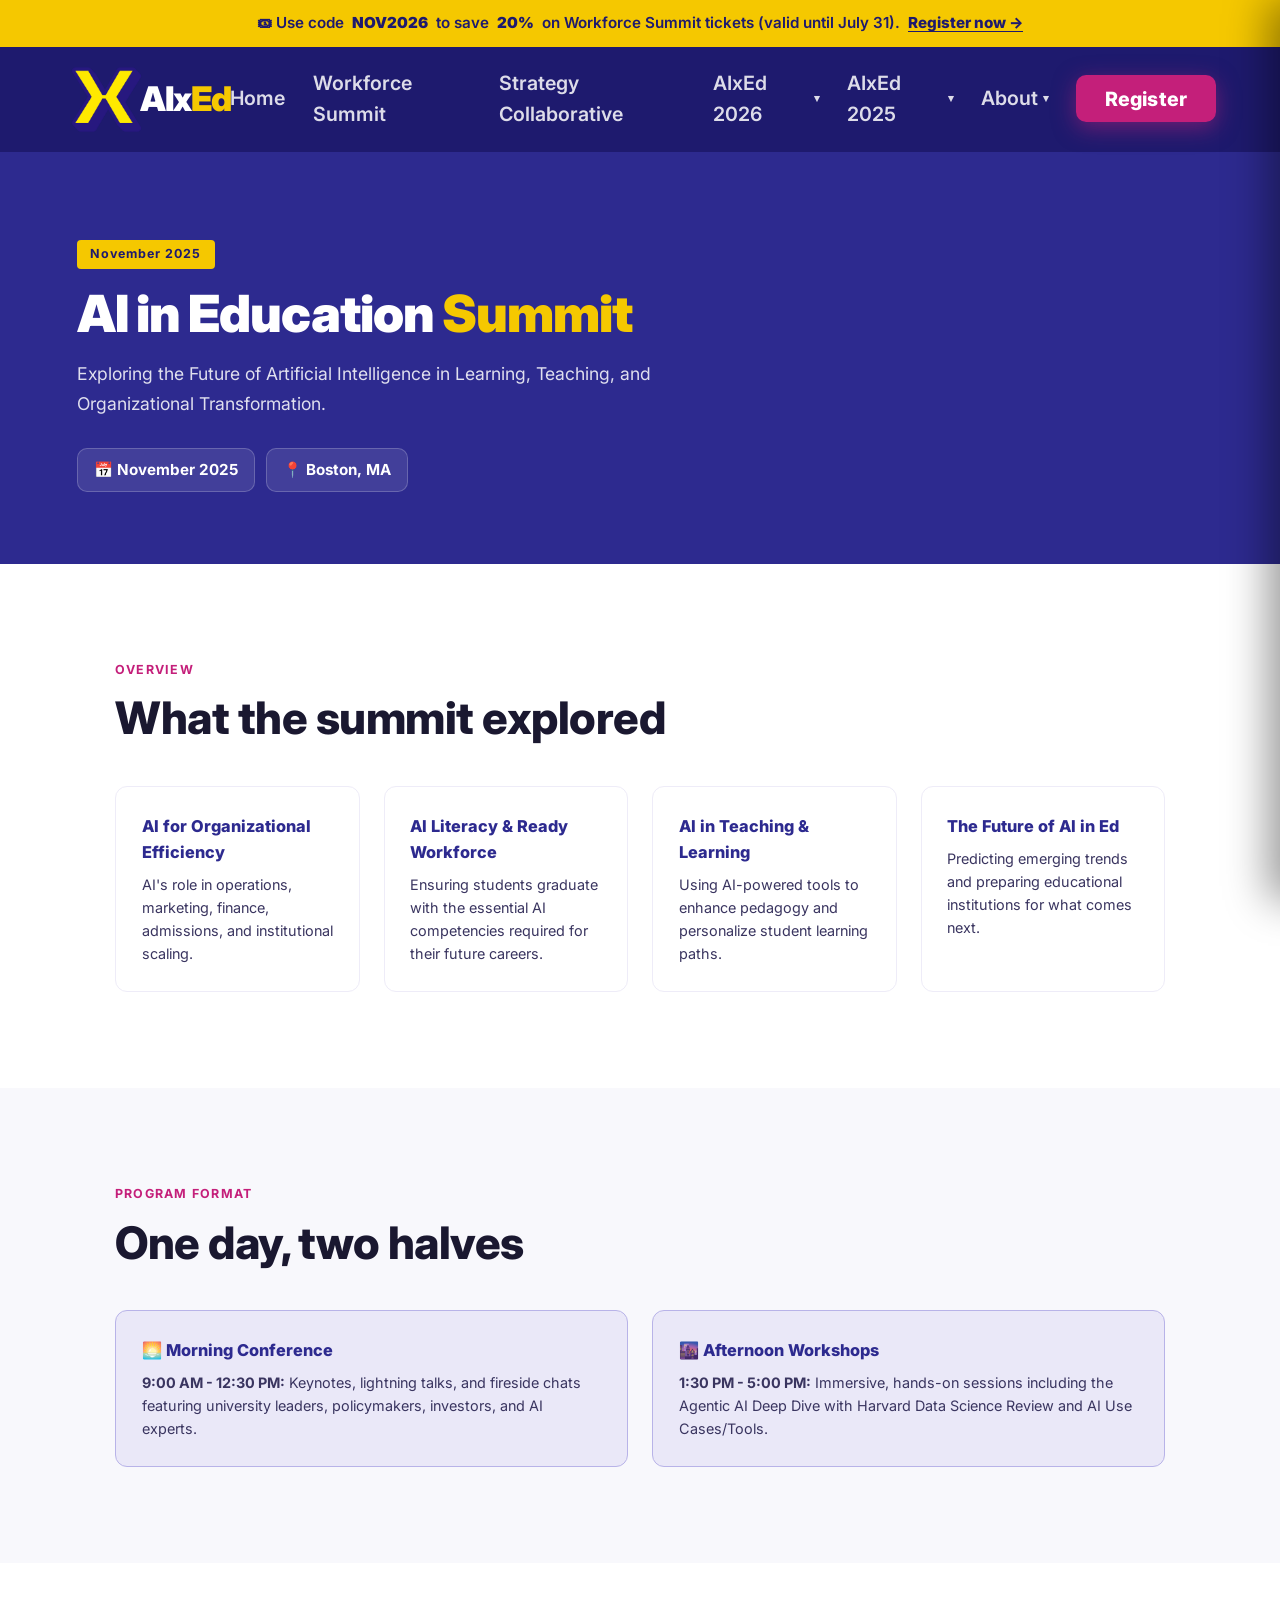
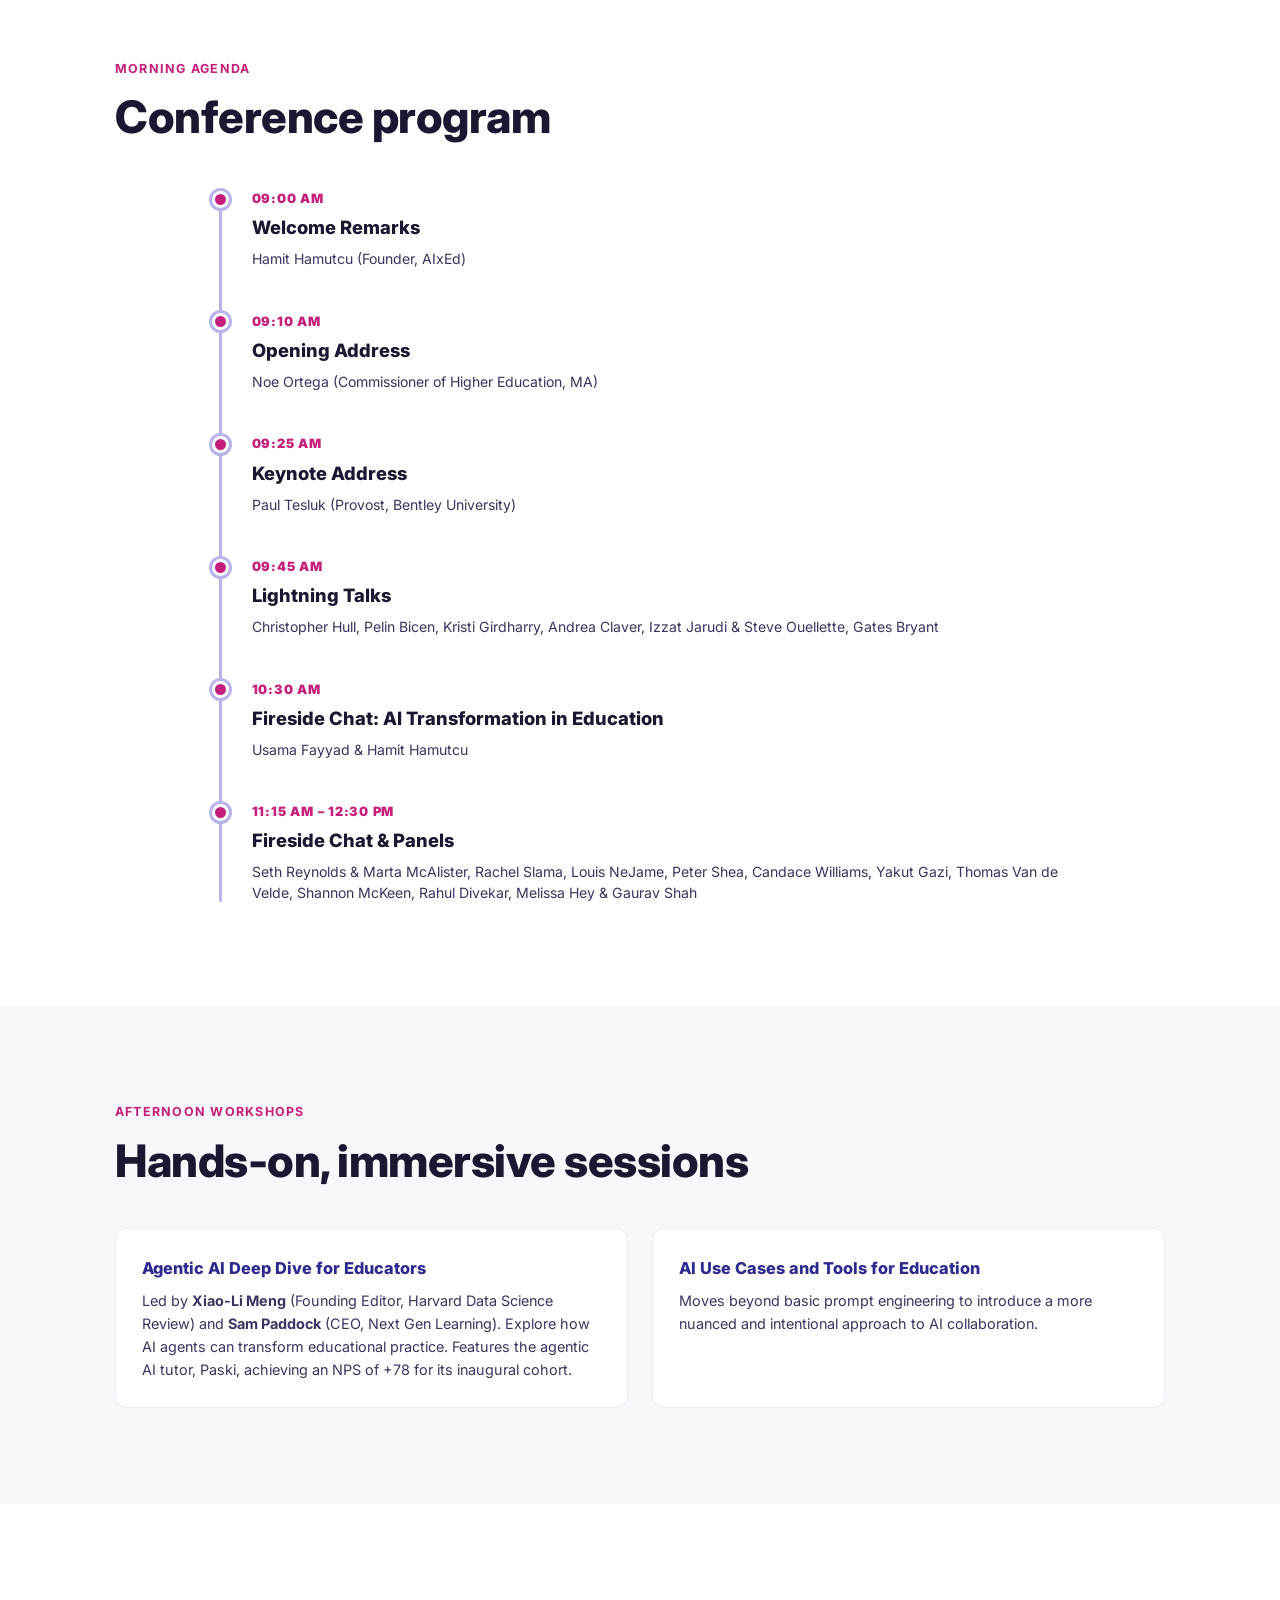
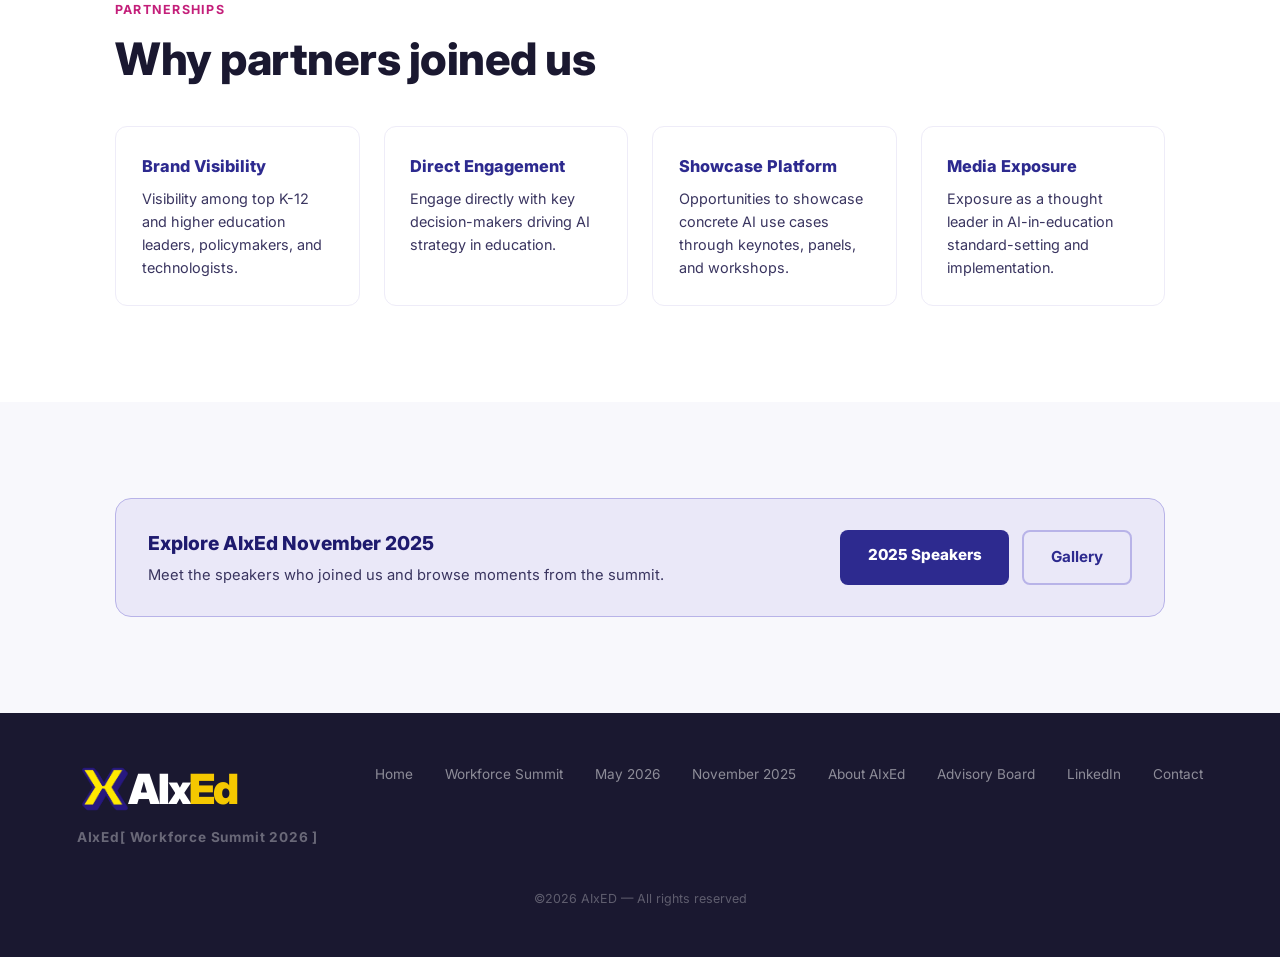
==== 2025.html @ e05e5eb3 "Migrate all Wix pages to the new design — full site now self-hosted - Add 7 pages rebuilt in the new" ====
<!DOCTYPE html>
<html lang="en">
<head>
  <meta charset="UTF-8" />
  <meta name="viewport" content="width=device-width, initial-scale=1.0" />
  <title>AIxEd November 2025 — AI in Education Summit</title>
  <meta name="description" content="AIxEd November 2025 — our inaugural AI in Education Summit in Boston, exploring the future of artificial intelligence in learning, teaching, and organizational transformation." />
  <link rel="icon" type="image/png" href="assets/logos/aixed-x.png" />
  <link rel="apple-touch-icon" href="assets/logos/aixed-x.png" />
  <meta name="theme-color" content="#1E1A6E" />
  <link rel="preconnect" href="https://fonts.googleapis.com" />
  <link rel="preconnect" href="https://fonts.gstatic.com" crossorigin />
  <link href="https://fonts.googleapis.com/css2?family=Inter:wght@400;500;600;700;800;900&display=swap" rel="stylesheet" />
  <link rel="stylesheet" href="assets/css/site.css" />
</head>
<body>

<!-- ── ANNOUNCEMENT BAR (early bird) ── -->
<a class="announce-bar" href="https://luma.com/9dv2pace" target="_blank" rel="noopener">
  🎟 Use code <strong>NOV2026</strong> to save <strong>20%</strong> on Workforce Summit tickets (valid until July 31). <span class="announce-cta">Register now →</span>
</a>

<!-- ── NAV ── -->
<nav>
  <a href="index.html" class="nav-logo"><img src="assets/logos/aixed-x.png" alt="AIxEd" />AIx<span class="x">Ed</span></a>
  <ul class="nav-links">
    <li><a href="index.html">Home</a></li>
    <li><a href="index.html#summit">Workforce Summit</a></li>
    <li><a href="index.html#strategy">Strategy Collaborative</a></li>
    <li class="nav-dropdown">
      <a href="#" class="nav-dropdown-toggle">AIxEd 2026 <span class="caret">▾</span></a>
      <ul class="nav-dropdown-menu">
        <li><a href="connect2026.html">AIxEd May 2026</a></li>
        <li><a href="connect.html">Connect Program</a></li>
        <li><a href="leadershipsummit2026.html">Leadership Summit</a></li>
        <li><a href="2026speakers.html">2026 Speakers</a></li>
      </ul>
    </li>
    <li class="nav-dropdown">
      <a href="#" class="nav-dropdown-toggle">AIxEd 2025 <span class="caret">▾</span></a>
      <ul class="nav-dropdown-menu">
        <li><a href="2025.html">AIxEd November 2025</a></li>
        <li><a href="2025speakers.html">2025 Speakers</a></li>
        <li><a href="2025gallery.html">Gallery</a></li>
      </ul>
    </li>
    <li class="nav-dropdown">
      <a href="about.html" class="nav-dropdown-toggle">About <span class="caret">▾</span></a>
      <ul class="nav-dropdown-menu">
        <li><a href="about.html">About AIxEd</a></li>
        <li><a href="founder.html">Founder</a></li>
        <li><a href="advisory-board.html">Advisory Board</a></li>
      </ul>
    </li>
    <li><a href="https://luma.com/9dv2pace" target="_blank" rel="noopener" class="nav-cta">Register</a></li>
  </ul>
  <button class="nav-hamburger" id="navHamburger" aria-label="Open menu" onclick="toggleMenu()">
    <span></span><span></span><span></span>
  </button>
</nav>

<!-- ── MOBILE MENU ── -->
<div class="mobile-menu" id="mobileMenu">
  <a href="index.html" onclick="closeMenu()">Home</a>
  <a href="index.html#summit" onclick="closeMenu()">Workforce Summit</a>
  <a href="index.html#strategy" onclick="closeMenu()">Strategy Collaborative</a>
  <p class="mobile-menu-group">AIxEd 2026</p>
  <a href="connect2026.html" class="mobile-menu-sub" onclick="closeMenu()">AIxEd May 2026</a>
  <a href="connect.html" class="mobile-menu-sub" onclick="closeMenu()">Connect Program</a>
  <a href="leadershipsummit2026.html" class="mobile-menu-sub" onclick="closeMenu()">Leadership Summit</a>
  <a href="2026speakers.html" class="mobile-menu-sub" onclick="closeMenu()">2026 Speakers</a>
  <p class="mobile-menu-group">AIxEd 2025</p>
  <a href="2025.html" class="mobile-menu-sub" onclick="closeMenu()">AIxEd November 2025</a>
  <a href="2025speakers.html" class="mobile-menu-sub" onclick="closeMenu()">2025 Speakers</a>
  <a href="2025gallery.html" class="mobile-menu-sub" onclick="closeMenu()">Gallery</a>
  <p class="mobile-menu-group">About</p>
  <a href="about.html" class="mobile-menu-sub" onclick="closeMenu()">About AIxEd</a>
  <a href="founder.html" class="mobile-menu-sub" onclick="closeMenu()">Founder</a>
  <a href="advisory-board.html" class="mobile-menu-sub" onclick="closeMenu()">Advisory Board</a>
  <a href="https://luma.com/9dv2pace" class="mobile-menu-cta" target="_blank" rel="noopener" onclick="closeMenu()">Register</a>
</div>
<div class="menu-backdrop" id="menuBackdrop" onclick="closeMenu()"></div>

<!-- ── HERO ── -->
<section class="subpage-hero">
  <div class="eyebrow">November 2025</div>
  <h1>AI in Education <em>Summit</em></h1>
  <p>Exploring the Future of Artificial Intelligence in Learning, Teaching, and Organizational Transformation.</p>
  <div class="meta-row">
    <span class="meta-pill">📅 November 2025</span>
    <span class="meta-pill">📍 Boston, MA</span>
  </div>
</section>

<!-- ── OVERVIEW / THEMES ── -->
<section class="content-section">
  <div class="page-container-wide">
    <div class="section-eyebrow">Overview</div>
    <h2 class="section-heading">What the summit explored</h2>
    <div class="value-grid">
      <div class="value-card">
        <h3>AI for Organizational Efficiency</h3>
        <p>AI's role in operations, marketing, finance, admissions, and institutional scaling.</p>
      </div>
      <div class="value-card">
        <h3>AI Literacy &amp; Ready Workforce</h3>
        <p>Ensuring students graduate with the essential AI competencies required for their future careers.</p>
      </div>
      <div class="value-card">
        <h3>AI in Teaching &amp; Learning</h3>
        <p>Using AI-powered tools to enhance pedagogy and personalize student learning paths.</p>
      </div>
      <div class="value-card">
        <h3>The Future of AI in Ed</h3>
        <p>Predicting emerging trends and preparing educational institutions for what comes next.</p>
      </div>
    </div>
  </div>
</section>

<!-- ── PROGRAM FORMAT ── -->
<section class="content-section alt">
  <div class="page-container-wide">
    <div class="section-eyebrow">Program Format</div>
    <h2 class="section-heading">One day, two halves</h2>
    <div class="value-grid">
      <div class="value-card lav">
        <h3>🌅 Morning Conference</h3>
        <p><strong>9:00 AM - 12:30 PM:</strong> Keynotes, lightning talks, and fireside chats featuring university leaders, policymakers, investors, and AI experts.</p>
      </div>
      <div class="value-card lav">
        <h3>🌆 Afternoon Workshops</h3>
        <p><strong>1:30 PM - 5:00 PM:</strong> Immersive, hands-on sessions including the Agentic AI Deep Dive with Harvard Data Science Review and AI Use Cases/Tools.</p>
      </div>
    </div>
  </div>
</section>

<!-- ── MORNING AGENDA ── -->
<section class="content-section">
  <div class="page-container-wide">
    <div class="section-eyebrow">Morning Agenda</div>
    <h2 class="section-heading">Conference program</h2>
    <div class="timeline">
      <div class="timeline-item">
        <span class="timeline-time">09:00 AM</span>
        <h3>Welcome Remarks</h3>
        <div class="timeline-speakers"><span>Hamit Hamutcu (Founder, AIxEd)</span></div>
      </div>
      <div class="timeline-item">
        <span class="timeline-time">09:10 AM</span>
        <h3>Opening Address</h3>
        <div class="timeline-speakers"><span>Noe Ortega (Commissioner of Higher Education, MA)</span></div>
      </div>
      <div class="timeline-item">
        <span class="timeline-time">09:25 AM</span>
        <h3>Keynote Address</h3>
        <div class="timeline-speakers"><span>Paul Tesluk (Provost, Bentley University)</span></div>
      </div>
      <div class="timeline-item">
        <span class="timeline-time">09:45 AM</span>
        <h3>Lightning Talks</h3>
        <div class="timeline-speakers"><span>Christopher Hull, Pelin Bicen, Kristi Girdharry, Andrea Claver, Izzat Jarudi &amp; Steve Ouellette, Gates Bryant</span></div>
      </div>
      <div class="timeline-item">
        <span class="timeline-time">10:30 AM</span>
        <h3>Fireside Chat: AI Transformation in Education</h3>
        <div class="timeline-speakers"><span>Usama Fayyad &amp; Hamit Hamutcu</span></div>
      </div>
      <div class="timeline-item">
        <span class="timeline-time">11:15 AM – 12:30 PM</span>
        <h3>Fireside Chat &amp; Panels</h3>
        <div class="timeline-speakers"><span>Seth Reynolds &amp; Marta McAlister, Rachel Slama, Louis NeJame, Peter Shea, Candace Williams, Yakut Gazi, Thomas Van de Velde, Shannon McKeen, Rahul Divekar, Melissa Hey &amp; Gaurav Shah</span></div>
      </div>
    </div>
  </div>
</section>

<!-- ── AFTERNOON WORKSHOPS ── -->
<section class="content-section alt">
  <div class="page-container-wide">
    <div class="section-eyebrow">Afternoon Workshops</div>
    <h2 class="section-heading">Hands-on, immersive sessions</h2>
    <div class="value-grid">
      <div class="value-card">
        <h3>Agentic AI Deep Dive for Educators</h3>
        <p>Led by <strong>Xiao-Li Meng</strong> (Founding Editor, Harvard Data Science Review) and <strong>Sam Paddock</strong> (CEO, Next Gen Learning). Explore how AI agents can transform educational practice. Features the agentic AI tutor, Paski, achieving an NPS of +78 for its inaugural cohort.</p>
      </div>
      <div class="value-card">
        <h3>AI Use Cases and Tools for Education</h3>
        <p>Moves beyond basic prompt engineering to introduce a more nuanced and intentional approach to AI collaboration.</p>
      </div>
    </div>
  </div>
</section>

<!-- ── PARTNERSHIPS ── -->
<section class="content-section">
  <div class="page-container-wide">
    <div class="section-eyebrow">Partnerships</div>
    <h2 class="section-heading">Why partners joined us</h2>
    <div class="value-grid">
      <div class="value-card">
        <h3>Brand Visibility</h3>
        <p>Visibility among top K-12 and higher education leaders, policymakers, and technologists.</p>
      </div>
      <div class="value-card">
        <h3>Direct Engagement</h3>
        <p>Engage directly with key decision-makers driving AI strategy in education.</p>
      </div>
      <div class="value-card">
        <h3>Showcase Platform</h3>
        <p>Opportunities to showcase concrete AI use cases through keynotes, panels, and workshops.</p>
      </div>
      <div class="value-card">
        <h3>Media Exposure</h3>
        <p>Exposure as a thought leader in AI-in-education standard-setting and implementation.</p>
      </div>
    </div>
  </div>
</section>

<!-- ── EXPLORE MORE ── -->
<section class="content-section alt">
  <div class="page-container-wide">
    <div class="info-banner" style="margin-top:0;">
      <div>
        <h3>Explore AIxEd November 2025</h3>
        <p>Meet the speakers who joined us and browse moments from the summit.</p>
      </div>
      <div class="track-cta-row">
        <a class="btn-indigo" href="2025speakers.html">2025 Speakers</a>
        <a class="btn-ghost-indigo" href="2025gallery.html">Gallery</a>
      </div>
    </div>
  </div>
</section>

<!-- ── FOOTER ── -->
<footer>
  <div class="footer-brand-block">
    <div class="footer-logo-main"><img src="assets/logos/aixed-x.png" alt="AIxEd" />AIx<span class="x">Ed</span></div>
    <div class="footer-logo-bracket">AIxEd[ Workforce Summit 2026 ]</div>
  </div>
  <ul class="footer-links">
    <li><a href="index.html">Home</a></li>
    <li><a href="index.html#summit">Workforce Summit</a></li>
    <li><a href="connect2026.html">May 2026</a></li>
    <li><a href="2025.html">November 2025</a></li>
    <li><a href="about.html">About AIxEd</a></li>
    <li><a href="advisory-board.html">Advisory Board</a></li>
    <li><a href="https://www.linkedin.com/company/aixed" target="_blank" rel="noopener">LinkedIn</a></li>
    <li><a href="mailto:hello@aixed.org">Contact</a></li>
  </ul>
  <p class="footer-copy">©2026 AIxED — All rights reserved</p>
</footer>

<script src="assets/js/site.js"></script>
</body>
</html>
---- assets/css/site.css ----
*, *::before, *::after { box-sizing: border-box; margin: 0; padding: 0; }

    :root {
      --indigo:      #2D2A8F;
      --indigo-deep: #1E1A6E;
      --magenta:     #C41F7A;
      --yellow:      #F5C800;
      --lavender:    #EAE8F8;
      --lavender-dark: #B8B3E8;
      --white:       #FFFFFF;
      --gray-50:     #F8F8FC;
      --gray-100:    #EEECF8;
      --gray-700:    #3A3560;
      --gray-900:    #1A1830;
    }

    html { scroll-behavior: smooth; }
    body { font-family: 'Inter', sans-serif; color: var(--gray-900); background: var(--white); line-height: 1.6; }

    /* ── NAV ── */
    nav {
      position: sticky; top: 0; z-index: 200;
      background: var(--indigo-deep);
      display: flex; align-items: center; justify-content: space-between;
      padding: 0 5%; height: 105px;
    }
    .nav-logo {
      display: inline-flex; align-items: center; gap: 0;
      color: var(--white); font-weight: 900; font-size: 2.125rem;
      letter-spacing: -0.04em; text-decoration: none;
      line-height: 1; white-space: nowrap; user-select: none;
    }
    .nav-logo img { height: 85px; width: auto; display: block; margin-right: -0.55rem; }
    .nav-logo .x { color: var(--yellow); }

    .nav-links { display: flex; gap: 1.7rem; list-style: none; align-items: center; }
    .nav-links > li { position: relative; }
    .nav-links a {
      color: rgba(255,255,255,0.85); text-decoration: none;
      font-size: 1.23rem; font-weight: 600; transition: color 0.2s;
    }
    .nav-links a:hover { color: var(--yellow); }
    .nav-cta {
      background: var(--magenta); color: var(--white) !important;
      padding: 0.72rem 1.8rem; border-radius: 10px;
      font-size: 1.23rem; font-weight: 800 !important; letter-spacing: 0.01em;
      box-shadow: 0 6px 22px rgba(196,31,122,0.5);
      transition: transform 0.15s ease, box-shadow 0.15s ease, background 0.15s ease !important;
    }
    .nav-cta:hover {
      transform: translateY(-2px); background: #d62a88;
      box-shadow: 0 10px 30px rgba(196,31,122,0.6);
    }
    .nav-cta .cta-badge {
      background: var(--yellow); color: var(--indigo-deep);
      font-size: 0.72rem; font-weight: 900; letter-spacing: 0.03em;
      padding: 0.18rem 0.5rem; border-radius: 999px; margin-left: 0.55rem;
      vertical-align: middle;
    }
    .nav-cta.pulse { animation: cta-pulse 2.4s ease-in-out infinite; }
    @keyframes cta-pulse {
      0%, 100% { box-shadow: 0 6px 22px rgba(196,31,122,0.5); }
      50%      { box-shadow: 0 6px 28px rgba(196,31,122,0.85), 0 0 0 6px rgba(196,31,122,0.12); }
    }
    @media (prefers-reduced-motion: reduce) { .nav-cta.pulse { animation: none; } }

    /* ── ANNOUNCEMENT BAR ── */
    .announce-bar {
      display: flex; align-items: center; justify-content: center; gap: 0.5rem;
      flex-wrap: wrap;
      background: var(--yellow); color: var(--indigo-deep);
      text-decoration: none; font-size: 0.95rem; font-weight: 600;
      padding: 0.7rem 5%; text-align: center;
      transition: background 0.2s;
    }
    .announce-bar:hover { background: #ffd61f; }
    .announce-bar strong { font-weight: 900; }
    .announce-bar .announce-cta {
      font-weight: 800; text-decoration: underline; text-underline-offset: 3px;
    }

    /* ── HAMBURGER + MOBILE MENU ── */
    .nav-hamburger {
      display: none; flex-direction: column; justify-content: center; gap: 5px;
      width: 44px; height: 44px; background: none; border: none; cursor: pointer; padding: 8px;
      z-index: 320;
    }
    .nav-hamburger span {
      display: block; height: 3px; width: 100%; background: var(--white);
      border-radius: 2px; transition: transform 0.25s, opacity 0.25s;
    }
    .nav-hamburger.open span:nth-child(1) { transform: translateY(8px) rotate(45deg); }
    .nav-hamburger.open span:nth-child(2) { opacity: 0; }
    .nav-hamburger.open span:nth-child(3) { transform: translateY(-8px) rotate(-45deg); }

    .mobile-menu {
      position: fixed; top: 0; right: 0; bottom: 0; width: min(82vw, 340px);
      background: var(--indigo-deep); z-index: 310;
      padding: 96px 1.4rem 2rem; overflow-y: auto;
      transform: translateX(100%); transition: transform 0.3s ease;
      box-shadow: -12px 0 40px rgba(0,0,0,0.4);
    }
    .mobile-menu.open { transform: translateX(0); }
    .mobile-menu a {
      display: block; color: rgba(255,255,255,0.88); text-decoration: none;
      font-size: 1.05rem; font-weight: 600; padding: 0.85rem 0.6rem;
      border-bottom: 1px solid rgba(255,255,255,0.08);
    }
    .mobile-menu a:hover { color: var(--yellow); }
    .mobile-menu-group {
      color: rgba(255,255,255,0.4); font-size: 0.72rem; font-weight: 700;
      letter-spacing: 0.12em; text-transform: uppercase;
      padding: 1.2rem 0.6rem 0.3rem; margin: 0;
    }
    .mobile-menu a.mobile-menu-sub { padding-left: 1.4rem; font-size: 0.98rem; font-weight: 500; color: rgba(255,255,255,0.7); }
    .mobile-menu a.mobile-menu-cta {
      background: var(--magenta); color: var(--white); text-align: center;
      border-radius: 8px; margin-top: 1.4rem; border: none; font-weight: 800;
    }
    .menu-backdrop {
      display: none; position: fixed; inset: 0; z-index: 305;
      background: rgba(10,8,40,0.5); opacity: 0; transition: opacity 0.3s;
    }
    .menu-backdrop.open { display: block; opacity: 1; }

    /* ── NAV DROPDOWN ── */
    .nav-dropdown-toggle { display: inline-flex; align-items: center; gap: 0.3rem; }
    .nav-dropdown-toggle .caret { font-size: 0.7rem; transition: transform 0.2s; }
    .nav-dropdown:hover .caret { transform: rotate(180deg); }
    .nav-dropdown-menu {
      position: absolute; top: 100%; left: 50%; transform: translateX(-50%) translateY(8px);
      background: var(--white); border-radius: 10px; list-style: none;
      padding: 0.5rem; min-width: 220px;
      box-shadow: 0 16px 40px rgba(10,8,40,0.28);
      opacity: 0; visibility: hidden; transition: opacity 0.2s, transform 0.2s;
      z-index: 300;
    }
    .nav-dropdown:hover .nav-dropdown-menu {
      opacity: 1; visibility: visible; transform: translateX(-50%) translateY(2px);
    }
    .nav-dropdown-menu::before {
      content: ''; position: absolute; top: -14px; left: 0; right: 0; height: 14px;
    }
    .nav-dropdown-menu li { width: 100%; }
    .nav-dropdown-menu a {
      display: block; padding: 0.6rem 0.9rem; border-radius: 7px;
      color: var(--gray-900) !important; font-size: 0.85rem; font-weight: 600;
      transition: background 0.15s, color 0.15s;
    }
    .nav-dropdown-menu a:hover { background: var(--lavender); color: var(--indigo) !important; }

    /* ── HERO ── */
    .hero {
      position: relative; min-height: 88vh;
      display: flex; align-items: center;
      background: var(--indigo); overflow: hidden; padding: 80px 6%;
    }
    .hero-photo {
      position: absolute; right: 0; top: 0; height: 100%; width: 58%;
      object-fit: cover; object-position: center; user-select: none; pointer-events: none;
    }
    .hero-overlay {
      position: absolute; inset: 0; pointer-events: none;
      background:
        linear-gradient(90deg,
          var(--indigo) 0%, var(--indigo) 34%,
          rgba(45,42,143,0.85) 48%, rgba(45,42,143,0.45) 64%,
          rgba(45,42,143,0.15) 82%, rgba(45,42,143,0.05) 100%),
        linear-gradient(0deg, rgba(30,26,110,0.45) 0%, transparent 35%);
    }
    .hero-content { position: relative; max-width: 720px; }
    .hero-photo-credit {
      position: absolute; right: 1.8rem; bottom: 1.6rem; z-index: 2;
      color: var(--white); font-size: 1.4rem; font-weight: 700;
      letter-spacing: 0.01em; text-shadow: 0 2px 12px rgba(10,8,40,0.7);
    }

    .eyebrow {
      display: inline-block;
      background: var(--yellow); color: var(--indigo-deep);
      font-weight: 700; font-size: 0.78rem; letter-spacing: 0.08em;
      text-transform: none; padding: 0.3rem 0.85rem;
      border-radius: 4px; margin-bottom: 1.4rem;
    }
    .hero h1 {
      font-size: clamp(2.4rem, 5vw, 3.9rem); font-weight: 900;
      color: var(--white); line-height: 1.1; margin-bottom: 1.2rem;
      letter-spacing: -1.5px;
    }
    .hero h1 em { font-style: normal; color: var(--yellow); }
    .hero-subhead {
      font-size: 1.15rem; color: rgba(255,255,255,0.85);
      max-width: 600px; margin-bottom: 2rem; line-height: 1.7;
    }
    .hero-buttons { display: flex; flex-wrap: wrap; gap: 1rem; align-items: center; margin-bottom: 2rem; }

    /* Early-bird primary CTA */
    .btn-earlybird {
      display: inline-flex; align-items: center; gap: 0.7rem;
      font-size: 1.1rem; padding: 1rem 1.6rem;
    }
    .btn-earlybird .eb-tag {
      background: var(--magenta); color: var(--white);
      font-size: 0.78rem; font-weight: 800; letter-spacing: 0.02em;
      padding: 0.3rem 0.7rem; border-radius: 999px; white-space: nowrap;
    }

    /* Key info line — plain metadata, NOT buttons */
    .hero-keyinfo {
      display: flex; flex-wrap: wrap; align-items: center;
      gap: 0.5rem 1.8rem; margin-top: 0.4rem;
    }
    .hero-keyinfo-item {
      display: inline-flex; align-items: center; gap: 0.5rem;
      white-space: nowrap; font-size: 1.05rem; font-weight: 700;
      color: rgba(255,255,255,0.9); position: relative;
    }
    .hero-keyinfo-item + .hero-keyinfo-item::before {
      content: ''; position: absolute; left: -0.9rem; top: 50%;
      transform: translateY(-50%); height: 1.1em; width: 1px;
      background: rgba(255,255,255,0.28);
    }
    .hero-keyinfo-item .ki-icon { font-size: 1.2rem; }

    /* ── BUTTONS ── */
    .btn-primary {
      display: inline-block; background: var(--yellow); color: var(--indigo-deep);
      font-weight: 800; font-size: 1rem; padding: 0.95rem 2.1rem;
      border-radius: 8px; text-decoration: none;
      transition: transform 0.15s, box-shadow 0.15s;
      box-shadow: 0 4px 20px rgba(245,200,0,0.35);
    }
    .btn-primary:hover { transform: translateY(-2px); box-shadow: 0 8px 28px rgba(245,200,0,0.45); }

    .btn-secondary {
      display: inline-block; background: transparent; color: var(--white);
      font-weight: 600; font-size: 0.95rem; padding: 0.9rem 1.8rem;
      border-radius: 8px; text-decoration: none;
      border: 2px solid rgba(255,255,255,0.4);
      transition: border-color 0.2s, background 0.2s;
    }
    .btn-secondary:hover { border-color: var(--white); background: rgba(255,255,255,0.08); }

    .btn-ghost-white {
      display: inline-block; background: transparent; color: rgba(255,255,255,0.8);
      font-weight: 600; font-size: 0.9rem; padding: 0.75rem 1.5rem;
      border-radius: 8px; text-decoration: none;
      border: 1.5px solid rgba(255,255,255,0.3);
      transition: border-color 0.2s, color 0.2s;
      cursor: pointer;
    }
    .btn-ghost-white:hover { border-color: rgba(255,255,255,0.7); color: var(--white); }

    .btn-solid-white {
      display: inline-block; background: var(--white); color: var(--indigo-deep);
      font-weight: 800; font-size: 1rem; padding: 0.95rem 2.1rem;
      border-radius: 8px; text-decoration: none;
      transition: transform 0.15s, box-shadow 0.15s;
      box-shadow: 0 4px 20px rgba(255,255,255,0.15);
    }
    .btn-solid-white:hover { transform: translateY(-2px); box-shadow: 0 8px 28px rgba(255,255,255,0.25); }

    /* ── FACTS STRIP ── */
    .facts-strip {
      background: var(--yellow);
      padding: 2.4rem 6% 3rem;
      margin-top: 0;
      position: relative;
      border-top: 6px solid var(--indigo-deep);
      border-bottom: 6px solid var(--indigo-deep);
    }
    .facts-banner-label {
      text-align: center; font-size: 0.82rem; font-weight: 800;
      letter-spacing: 0.14em; text-transform: uppercase;
      color: var(--indigo-deep); margin-bottom: 1.8rem;
    }
    .facts-banner-label::after {
      content: ''; display: block; width: 48px; height: 3px;
      background: var(--indigo-deep); margin: 0.7rem auto 0; border-radius: 2px;
    }
    .facts-inner {
      display: flex; flex-wrap: wrap; gap: 1.5rem;
      justify-content: center; align-items: stretch;
      max-width: 1150px; margin: 0 auto;
    }
    .fact-item {
      display: flex; align-items: center; gap: 1rem;
      text-align: left;
      padding: 0.4rem 1.8rem; flex: 1 1 auto; min-width: 220px;
      position: relative;
    }
    .fact-item + .fact-item::before {
      content: ''; position: absolute; left: 0; top: 8%; height: 84%;
      width: 2px; background: rgba(30,26,110,0.22);
    }
    .fact-item .fi {
      display: flex; align-items: center; justify-content: center;
      width: 58px; height: 58px; flex-shrink: 0;
      background: var(--indigo-deep); border-radius: 14px;
      font-size: 1.7rem; line-height: 1;
      box-shadow: 0 4px 14px rgba(30,26,110,0.25);
    }
    .fact-text { display: flex; flex-direction: column; gap: 0.15rem; }
    .fact-item .fact-value {
      color: var(--indigo-deep); font-weight: 900;
      font-size: 1.55rem; letter-spacing: -0.03em; line-height: 1.1;
    }
    .fact-item .fact-label {
      color: rgba(30,26,110,0.6); font-weight: 700;
      font-size: 0.74rem; letter-spacing: 0.1em; text-transform: uppercase;
    }

    /* ── PAST SPEAKERS ── */
    .past-speakers-section {
      background: var(--indigo-deep);
      padding: 3rem 0 2.5rem;
      overflow: hidden;
      border-top: 1px solid rgba(255,255,255,0.07);
    }
    .section-tag {
      text-align: center; font-size: 0.72rem; font-weight: 700;
      letter-spacing: 0.13em; text-transform: uppercase;
      color: rgba(255,255,255,0.35); margin-bottom: 1.6rem;
    }

    .speakers-marquee-track { overflow: hidden; width: 100%; }
    .speakers-marquee-inner {
      display: flex; gap: 1rem; width: max-content;
      animation: scroll-speakers 52s linear infinite;
    }
    .speakers-marquee-track:hover .speakers-marquee-inner { animation-play-state: paused; }
    @keyframes scroll-speakers {
      from { transform: translateX(0); }
      to   { transform: translateX(-50%); }
    }

    .speaker-card {
      display: flex; align-items: center; gap: 1.3rem;
      background: rgba(255,255,255,0.07);
      border: 1px solid rgba(255,255,255,0.12);
      border-radius: 16px; padding: 1.3rem 1.8rem;
      min-width: 360px; cursor: default;
      transition: background 0.2s, border-color 0.2s;
    }
    .speaker-card:hover { background: rgba(255,255,255,0.13); border-color: rgba(255,255,255,0.25); }
    .speaker-photo {
      width: 84px; height: 84px; border-radius: 50%;
      object-fit: cover; object-position: top center;
      flex-shrink: 0;
      border: 3px solid rgba(255,255,255,0.15);
      background: rgba(255,255,255,0.08);
    }
    .speaker-card:hover .speaker-photo { border-color: var(--yellow); }
    .speaker-info { display: flex; flex-direction: column; gap: 0.22rem; }
    .speaker-info strong { font-size: 1.18rem; font-weight: 800; color: var(--white); line-height: 1.2; }
    .speaker-info .sp-title { font-size: 0.92rem; color: rgba(255,255,255,0.6); line-height: 1.3; }
    .speaker-info .sp-org { font-size: 0.82rem; color: rgba(255,255,255,0.4); }

    /* ── COMBINED COMMUNITY — two scrolling rows, one category ── */
    .community-section {
      background: var(--indigo-deep);
      padding: 3.5rem 0 3.5rem;
      overflow: hidden;
      border-top: 1px solid rgba(255,255,255,0.07);
    }
    .community-heading {
      text-align: center; font-size: 1.7rem; font-weight: 900;
      color: var(--white); letter-spacing: -0.02em;
    }
    .community-sub {
      text-align: center; font-size: 0.9rem; font-weight: 500;
      color: rgba(255,255,255,0.45); margin-top: 0.3rem; margin-bottom: 2.4rem;
    }
    .marquee-track { overflow: hidden; width: 100%; padding: 0.6rem 0; }
    .marquee-inner {
      display: flex; gap: 1.2rem; align-items: center;
      width: max-content;
      animation: scroll-logos 42s linear infinite;
    }
    .marquee-inner.reverse { animation-direction: reverse; }
    .marquee-track:hover .marquee-inner { animation-play-state: paused; }
    @keyframes scroll-logos {
      from { transform: translateX(0); }
      to   { transform: translateX(-50%); }
    }
    /* unified logo chip — used for both companies and institutions */
    .logo-chip {
      display: flex; align-items: center; justify-content: center;
      gap: 0.65rem; flex-shrink: 0;
      background: var(--white); border-radius: 12px;
      padding: 0.85rem 1.5rem; height: 76px;
      box-shadow: 0 4px 18px rgba(0,0,0,0.18);
      transition: transform 0.2s;
    }
    .logo-chip:hover { transform: translateY(-3px); }
    .chip-logo {
      max-height: 44px; max-width: 190px; width: auto; object-fit: contain;
    }
    .chip-icon {
      height: 38px; width: 38px; object-fit: contain; border-radius: 6px; flex-shrink: 0;
    }
    .chip-name {
      font-size: 1rem; font-weight: 800; color: var(--indigo-deep);
      white-space: nowrap; letter-spacing: -0.01em;
    }

    /* ── SECTIONS ── */
    section { padding: 96px 6%; }
    .section-eyebrow {
      font-size: 0.78rem; font-weight: 700; letter-spacing: 0.1em;
      text-transform: uppercase; color: var(--magenta); margin-bottom: 0.8rem;
    }
    .section-heading {
      font-size: clamp(1.8rem, 3.5vw, 2.8rem); font-weight: 800;
      color: var(--gray-900); line-height: 1.2; letter-spacing: -0.5px; max-width: 700px;
    }
    .section-heading.center { text-align: center; max-width: 100%; }
    .section-lead {
      font-size: 1.05rem; color: var(--gray-700);
      max-width: 640px; margin-top: 1rem; line-height: 1.75;
    }

    /* ── WHY ATTEND ── */
    .why-attend { background: var(--gray-50); }
    .why-grid {
      display: grid; grid-template-columns: repeat(auto-fit, minmax(260px, 1fr));
      gap: 2rem; margin-top: 3rem;
    }
    .why-card {
      background: var(--white); border-radius: 12px; padding: 2rem;
      border: 1px solid var(--gray-100);
      transition: box-shadow 0.2s, transform 0.2s;
    }
    .why-card:hover { box-shadow: 0 8px 32px rgba(45,42,143,0.1); transform: translateY(-3px); }
    .why-icon { font-size: 2rem; margin-bottom: 1rem; }
    .why-card h3 { font-size: 1.05rem; font-weight: 700; color: var(--indigo); margin-bottom: 0.6rem; }
    .why-card p { font-size: 0.9rem; color: var(--gray-700); line-height: 1.65; }

    /* ── PROGRAM ── */
    .program { background: var(--white); }
    .agenda-grid {
      display: grid; grid-template-columns: repeat(auto-fit, minmax(280px, 1fr));
      gap: 1.5rem; margin-top: 2.5rem;
    }
    .agenda-item {
      border-left: 4px solid var(--magenta); padding: 1.2rem 1.5rem;
      background: var(--lavender); border-radius: 0 10px 10px 0;
    }
    .agenda-item p { font-size: 0.9rem; color: var(--gray-700); line-height: 1.6; }
    .agenda-note {
      margin-top: 2rem; display: inline-flex; align-items: center; gap: 0.5rem;
      background: var(--gray-100); border-radius: 8px; padding: 0.7rem 1.2rem;
      font-size: 0.85rem; color: var(--gray-700); font-weight: 500;
    }

    /* ── WHO ── */
    .who { background: var(--lavender); }
    .roles-grid { display: flex; flex-wrap: wrap; gap: 0.75rem; margin-top: 2.5rem; }
    .role-pill {
      background: var(--white); color: var(--indigo); font-weight: 600;
      font-size: 0.85rem; padding: 0.5rem 1.1rem; border-radius: 999px;
      border: 1.5px solid var(--lavender-dark);
      transition: background 0.2s, color 0.2s;
    }
    .role-pill:hover { background: var(--indigo); color: var(--white); border-color: var(--indigo); }

    /* ── MID CTA ── */
    .cta-band { background: var(--indigo); padding: 88px 6%; text-align: center; }
    .cta-band .section-heading { color: var(--white); max-width: 100%; margin: 0 auto 1rem; }
    .cta-band p { color: rgba(255,255,255,0.8); max-width: 520px; margin: 0 auto 2rem; font-size: 1rem; line-height: 1.7; }
    .cta-buttons { display: flex; flex-wrap: wrap; gap: 1rem; justify-content: center; }

    /* ── STRATEGY COLLABORATIVE ── */
    .strategy { background: var(--indigo-deep); padding: 96px 6%; }
    .strategy-eyebrow {
      font-size: 0.78rem; font-weight: 700; letter-spacing: 0.1em;
      text-transform: uppercase; color: var(--lavender-dark); margin-bottom: 0.8rem;
    }
    .strategy-title {
      font-size: clamp(1.6rem, 3vw, 2.6rem); font-weight: 900;
      color: var(--white); line-height: 1.15; letter-spacing: -0.5px;
      max-width: 660px; margin-bottom: 0.6rem;
    }
    .strategy-title .sc-name { color: var(--yellow); display: block; }
    .strategy-subtitle {
      font-size: 1rem; color: rgba(255,255,255,0.6);
      max-width: 620px; margin-bottom: 1.8rem; line-height: 1.7;
    }
    .strategy-detail {
      font-size: 0.95rem; color: rgba(255,255,255,0.65);
      line-height: 1.75; max-width: 640px; margin-top: 1rem;
    }
    .strategy-detail strong { color: var(--lavender-dark); }

    /* ── PAST EVENT GALLERY ── */
    .gallery-section {
      background: var(--indigo-deep);
      padding: 0 6% 3.5rem;
      border-top: 1px solid rgba(255,255,255,0.07);
    }
    .gallery-section .section-tag { padding-top: 3rem; }
    .gallery-grid {
      display: grid; grid-template-columns: repeat(4, 1fr);
      gap: 1rem; max-width: 1200px; margin: 1.4rem auto 0;
    }
    .gallery-item {
      border-radius: 12px; overflow: hidden; aspect-ratio: 3 / 2;
      background: rgba(255,255,255,0.06);
    }
    .gallery-item img {
      width: 100%; height: 100%; object-fit: cover; display: block;
      opacity: 1; transition: transform 0.4s ease;
    }
    .gallery-item:hover img { transform: scale(1.05); }

    /* ── VENUE & LOCATION ── */
    .venue-section { background: var(--white); }
    .venue-grid {
      display: grid; grid-template-columns: 1fr 1fr; gap: 3rem;
      align-items: center; max-width: 1150px; margin: 0 auto;
    }
    .venue-photo-wrap { position: relative; }
    .venue-photo {
      width: 100%; height: 100%; max-height: 420px; object-fit: cover;
      border-radius: 16px; display: block;
      box-shadow: 0 16px 48px rgba(45,42,143,0.18);
      opacity: 1; transition: opacity 0.45s ease;
    }
    .venue-host-badge {
      position: absolute; bottom: 1rem; left: 1rem;
      background: var(--yellow); color: var(--indigo-deep);
      font-weight: 800; font-size: 0.82rem; padding: 0.5rem 1rem;
      border-radius: 8px; box-shadow: 0 6px 18px rgba(0,0,0,0.2);
    }
    .venue-days { display: flex; flex-direction: column; gap: 1rem; margin: 1.8rem 0; }
    .venue-day {
      display: flex; flex-direction: column; gap: 0.25rem;
      border-left: 4px solid var(--magenta); padding: 0.6rem 0 0.6rem 1rem;
      text-decoration: none; transition: border-color 0.2s, transform 0.2s;
    }
    .venue-day:hover { border-left-color: var(--indigo); transform: translateX(3px); }
    .venue-day:hover .vd-addr { color: var(--indigo); }
    .vd-label { font-weight: 800; font-size: 0.92rem; color: var(--indigo); }
    .vd-addr { font-size: 0.9rem; color: var(--gray-700); }

    /* ── ABOUT + FOUNDER ── */
    .about-section { background: var(--gray-50); }
    .about-note { font-size: 0.78rem; color: var(--lavender-dark); font-style: italic; margin-top: 0.6rem; }
    .about-links {
      display: grid; grid-template-columns: repeat(auto-fit, minmax(220px, 1fr));
      gap: 1rem; margin-top: 2.4rem;
    }
    .about-link-card {
      display: flex; flex-direction: column; gap: 0.3rem;
      background: var(--white); border: 1px solid var(--gray-100);
      border-radius: 12px; padding: 1.3rem 1.5rem; text-decoration: none;
      transition: box-shadow 0.2s, transform 0.2s, border-color 0.2s;
    }
    .about-link-card:hover { box-shadow: 0 8px 28px rgba(45,42,143,0.12); transform: translateY(-3px); border-color: var(--lavender-dark); }
    .about-link-card .al-title { font-size: 1rem; font-weight: 800; color: var(--indigo); }
    .about-link-card .al-sub { font-size: 0.82rem; color: var(--gray-700); }

    .founder-card {
      display: flex; align-items: center; gap: 1.8rem;
      background: var(--white); border: 1px solid var(--gray-100);
      border-radius: 16px; padding: 2rem; margin-top: 2.5rem; max-width: 720px;
    }
    .founder-photo {
      width: 110px; height: 110px; border-radius: 50%;
      object-fit: cover; flex-shrink: 0;
      border: 4px solid var(--lavender);
    }
    .founder-label {
      font-size: 0.72rem; font-weight: 700; letter-spacing: 0.12em;
      text-transform: uppercase; color: var(--magenta);
    }
    .founder-name { font-size: 1.5rem; font-weight: 800; color: var(--gray-900); margin: 0.2rem 0 0.5rem; }
    .founder-bio { font-size: 0.95rem; color: var(--gray-700); line-height: 1.65; }
    .founder-bio em { color: var(--lavender-dark); }

    /* ── CLOSING CTA ── */
    .closing { background: var(--magenta); padding: 80px 6%; text-align: center; }
    .closing .section-heading { color: var(--white); max-width: 100%; margin: 0 auto 0.8rem; }
    .closing p { color: rgba(255,255,255,0.88); margin: 0 auto 2rem; max-width: 500px; font-size: 1rem; line-height: 1.7; }

    /* ── FOOTER ── */
    footer {
      background: var(--gray-900); padding: 48px 6%;
      display: flex; flex-wrap: wrap; align-items: flex-start;
      justify-content: space-between; gap: 2rem;
    }
    .footer-brand-block { display: flex; flex-direction: column; gap: 0.6rem; }
    .footer-logo-main {
      display: flex; align-items: center; gap: 0;
      color: var(--white); font-weight: 900; font-size: 2.6rem;
      letter-spacing: -0.05em; line-height: 1; white-space: nowrap;
    }
    .footer-logo-main img { height: 56px; width: auto; display: block; margin-right: -0.3rem; }
    .footer-logo-main .x { color: var(--yellow); }
    .footer-logo-bracket {
      color: rgba(255,255,255,0.35); font-weight: 700;
      font-size: 0.85rem; letter-spacing: 0.06em;
    }
    .footer-links { display: flex; gap: 2rem; list-style: none; flex-wrap: wrap; align-items: center; }
    .footer-links a {
      color: rgba(255,255,255,0.5); text-decoration: none;
      font-size: 0.85rem; transition: color 0.2s;
    }
    .footer-links a:hover { color: var(--white); }
    .footer-copy {
      color: rgba(255,255,255,0.3); font-size: 0.78rem;
      width: 100%; text-align: center; margin-top: 0.5rem;
    }

    /* ── RESPONSIVE ── */
    /* Big nav text needs room — collapse to hamburger earlier */
    @media (max-width: 1180px) {
      .nav-links { display: none; }
      .nav-hamburger { display: flex; }
    }

    @media (max-width: 768px) {
      /* Nav */
      nav { height: 60px; padding: 0 5%; }
      .nav-logo { font-size: 1.28rem; gap: 0; }
      .nav-logo img { height: 44px; }
      .nav-links { display: none; }
      .nav-hamburger { display: flex; }

      /* Hero — photo becomes full-bleed background on mobile */
      .hero { padding: 48px 6% 52px; min-height: auto; }
      .hero h1 { font-size: 2rem; letter-spacing: -0.5px; }
      .hero-subhead { font-size: 0.95rem; }
      .hero-photo { width: 100%; height: 100%; opacity: 0.9; }
      .hero-overlay {
        background:
          linear-gradient(0deg, var(--indigo) 8%, rgba(45,42,143,0.78) 45%, rgba(45,42,143,0.6) 100%);
      }
      .hero-buttons { gap: 0.7rem; }
      .hero-buttons a { flex: 1 1 auto; text-align: center; }
      .hero-keyinfo { gap: 0.4rem 1.4rem; }
      .hero-keyinfo-item { font-size: 0.95rem; }

      /* Facts strip */
      .facts-strip { padding: 2rem 5%; border-top-width: 4px; border-bottom-width: 4px; }
      .facts-banner-label { font-size: 0.74rem; margin-bottom: 1.4rem; }
      .facts-inner { gap: 1.3rem; }
      .fact-item { flex: 1 1 100%; min-width: 100%; padding: 0 0.5rem; gap: 0.9rem; }
      .fact-item .fact-value { font-size: 1.2rem; }
      .fact-item .fi { width: 48px; height: 48px; font-size: 1.4rem; }
      .fact-item + .fact-item::before { display: none; }

      /* Community — logo chips + speaker cards */
      .community-section { padding: 2.6rem 0; }
      .community-heading { font-size: 1.35rem; }
      .community-sub { font-size: 0.82rem; margin-bottom: 1.8rem; padding: 0 5%; }
      .logo-chip { height: 60px; padding: 0.6rem 1.1rem; gap: 0.5rem; }
      .chip-logo { max-height: 34px; max-width: 140px; }
      .chip-icon { height: 30px; width: 30px; }
      .chip-name { font-size: 0.88rem; }
      .marquee-inner { animation-duration: 32s; gap: 0.9rem; }

      .speaker-card { min-width: 280px; padding: 1rem 1.3rem; gap: 1rem; }
      .speaker-photo { width: 64px; height: 64px; }
      .speaker-info strong { font-size: 1.02rem; }
      .speaker-info .sp-title { font-size: 0.82rem; }
      .speakers-marquee-inner { animation-duration: 60s; }

      /* Generic sections */
      section { padding: 56px 6%; }
      .section-heading { font-size: 1.6rem; }
      .section-lead { font-size: 0.95rem; }
      .why-grid { grid-template-columns: 1fr; gap: 1rem; }
      .agenda-grid { grid-template-columns: 1fr; }
      .roles-grid { gap: 0.5rem; }

      /* CTAs */
      .cta-band { padding: 56px 6%; }
      .cta-buttons { flex-direction: column; align-items: stretch; }
      .cta-buttons a, .cta-buttons button { text-align: center; }
      .strategy { padding: 56px 6%; }
      .strategy-title { font-size: 1.7rem; }
      .closing { padding: 56px 6%; }
      .closing .cta-buttons { flex-direction: column; align-items: stretch; }

      /* Footer */
      footer { padding: 36px 6%; flex-direction: column; align-items: flex-start; gap: 1.5rem; }
      .footer-logo-main { font-size: 2rem; }
      .footer-logo-main img { height: 44px; }
      .footer-links { gap: 1rem 1.4rem; }

      /* Gallery + Venue */
      .gallery-grid { grid-template-columns: repeat(2, 1fr); gap: 0.6rem; }
      .gallery-section { padding: 0 5% 2.6rem; }
      .venue-grid { grid-template-columns: 1fr; gap: 1.6rem; }
      .venue-photo { max-height: 280px; }

      /* About + Founder */
      .about-links { grid-template-columns: 1fr; }
      .founder-card { flex-direction: column; text-align: center; padding: 1.6rem; gap: 1.1rem; }
      .founder-name { font-size: 1.3rem; }

      .nav-logo img { margin-right: -0.3rem; }
    }

    @media (max-width: 420px) {
      .hero h1 { font-size: 1.7rem; }
      .hero .eyebrow { font-size: 0.68rem; }
      .nav-logo span, .nav-logo { font-size: 1.1rem; }
      .nav-logo img { height: 39px; }
      .footer-logo-main { font-size: 1.7rem; }
      .footer-logo-main img { height: 38px; }
      .community-heading { font-size: 1.2rem; }
      .section-heading { font-size: 1.4rem; }
      .strategy-title { font-size: 1.45rem; }
      .speaker-card { min-width: 250px; }
    }
/* ===================================================================
   SUB-PAGE SHARED STYLES (advisory, events, speakers, gallery)
   =================================================================== */
.subpage-hero {
  background: var(--indigo); color: var(--white);
  padding: 88px 6% 72px; position: relative; overflow: hidden;
}
.subpage-hero .eyebrow { margin-bottom: 1rem; }
.subpage-hero h1 {
  font-size: clamp(2rem, 4vw, 3.2rem); font-weight: 900;
  letter-spacing: -1px; line-height: 1.1; max-width: 820px;
}
.subpage-hero h1 em { font-style: normal; color: var(--yellow); }
.subpage-hero p {
  font-size: 1.1rem; color: rgba(255,255,255,0.85);
  max-width: 680px; margin-top: 1.1rem; line-height: 1.7;
}
.subpage-hero .meta-row {
  display: flex; flex-wrap: wrap; gap: 0.7rem; margin-top: 1.8rem;
}
.subpage-hero .meta-pill {
  display: inline-flex; align-items: center; gap: 0.5rem;
  background: rgba(255,255,255,0.1); border: 1.5px solid rgba(255,255,255,0.2);
  padding: 0.55rem 1rem; border-radius: 10px; font-weight: 700; font-size: 0.95rem;
}

/* People grid — advisory board + speakers */
.people-grid {
  display: grid; grid-template-columns: repeat(auto-fill, minmax(220px, 1fr));
  gap: 1.5rem; margin-top: 2.5rem;
}
.person-card {
  background: var(--white); border: 1px solid var(--gray-100);
  border-radius: 14px; overflow: hidden; text-align: left;
  transition: box-shadow 0.2s, transform 0.2s;
}
.person-card:hover { box-shadow: 0 12px 36px rgba(45,42,143,0.14); transform: translateY(-4px); }
.person-photo {
  width: 100%; aspect-ratio: 1 / 1; object-fit: cover; object-position: top center;
  display: block; background: var(--lavender);
}
.person-body { padding: 1.1rem 1.2rem 1.3rem; }
.person-name { font-size: 1.05rem; font-weight: 800; color: var(--gray-900); line-height: 1.2; }
.person-title { font-size: 0.85rem; color: var(--gray-700); margin-top: 0.3rem; line-height: 1.4; }
.person-org { font-size: 0.82rem; color: var(--magenta); font-weight: 700; margin-top: 0.35rem; }
.person-linkedin {
  display: inline-block; margin-top: 0.7rem; font-size: 0.78rem; font-weight: 700;
  color: var(--indigo); text-decoration: none;
}
.person-linkedin:hover { text-decoration: underline; }

/* Compact speaker card variant (smaller, denser) */
.people-grid.compact { grid-template-columns: repeat(auto-fill, minmax(170px, 1fr)); gap: 1rem; }
.people-grid.compact .person-body { padding: 0.85rem 0.95rem 1rem; }
.people-grid.compact .person-name { font-size: 0.92rem; }
.people-grid.compact .person-title { font-size: 0.78rem; }
.people-grid.compact .person-org { font-size: 0.76rem; }

/* Gallery page grid */
.gallery-page-grid {
  display: grid; grid-template-columns: repeat(3, 1fr); gap: 1rem; margin-top: 2.5rem;
}
.gallery-page-grid figure { margin: 0; }
.gallery-page-grid .gp-item {
  border-radius: 14px; overflow: hidden; aspect-ratio: 4 / 3; background: var(--lavender);
}
.gallery-page-grid img {
  width: 100%; height: 100%; object-fit: cover; display: block; transition: transform 0.4s;
}
.gallery-page-grid .gp-item:hover img { transform: scale(1.05); }
.gallery-page-grid figcaption { font-size: 0.82rem; color: var(--gray-700); margin-top: 0.5rem; font-weight: 600; }

/* Generic content section helpers */
.content-section { background: var(--white); }
.content-section.alt { background: var(--gray-50); }
.value-grid {
  display: grid; grid-template-columns: repeat(auto-fit, minmax(240px, 1fr));
  gap: 1.5rem; margin-top: 2.5rem;
}
.value-card {
  background: var(--white); border: 1px solid var(--gray-100); border-radius: 12px; padding: 1.6rem;
}
.value-card.lav { background: var(--lavender); border-color: var(--lavender-dark); }
.value-card h3 { font-size: 1.02rem; font-weight: 800; color: var(--indigo); margin-bottom: 0.5rem; }
.value-card p { font-size: 0.9rem; color: var(--gray-700); line-height: 1.6; }

@media (max-width: 768px) {
  .subpage-hero { padding: 56px 6% 48px; }
  .subpage-hero h1 { font-size: 1.9rem; }
  .gallery-page-grid { grid-template-columns: repeat(2, 1fr); gap: 0.6rem; }
  .people-grid { grid-template-columns: repeat(auto-fill, minmax(150px, 1fr)); gap: 1rem; }
}

/* ── SUBPAGE CORE UTILITIES & LAYOUTS ── */
.section-padding { padding: 80px 6%; }
.page-container { max-width: 900px; margin: 0 auto; }
.page-container-wide { max-width: 1050px; margin: 0 auto; }

.about-mission-heading { font-size: 2.2rem; font-weight: 800; color: var(--gray-900); margin-bottom: 1.5rem; letter-spacing: -0.5px; }
.about-mission-lead { font-size: 1.15rem; color: var(--gray-700); line-height: 1.75; margin-bottom: 2.5rem; }
.about-initiative-heading { font-size: 1.8rem; font-weight: 800; color: var(--gray-900); text-align: center; margin-bottom: 2.5rem; letter-spacing: -0.5px; }

/* Biography Layout (e.g. founder.html) */
.bio-grid {
  display: grid;
  grid-template-columns: 320px 1fr;
  gap: 3.5rem;
  align-items: start;
}
.bio-left {
  position: sticky;
  top: 130px;
  text-align: center;
  background: var(--white);
  border: 1px solid var(--gray-100);
  padding: 2.5rem 2rem;
  border-radius: 16px;
  box-shadow: 0 8px 30px rgba(10,8,40,0.04);
}
.bio-left .founder-photo {
  width: 170px;
  height: 170px;
  margin: 0 auto 1.5rem;
  border: 6px solid var(--lavender);
  border-radius: 50%;
  object-fit: cover;
  display: block;
}
.bio-social-links {
  display: flex;
  flex-direction: column;
  gap: 0.8rem;
  margin-top: 1.8rem;
  border-top: 1px solid var(--gray-100);
  padding-top: 1.5rem;
}
.bio-link-item {
  display: inline-flex;
  align-items: center;
  justify-content: center;
  gap: 0.5rem;
  font-size: 0.95rem;
  font-weight: 700;
  color: var(--indigo);
  text-decoration: none;
  padding: 0.6rem 1rem;
  background: var(--gray-50);
  border-radius: 8px;
  transition: background 0.2s, color 0.2s;
}
.bio-link-item:hover {
  background: var(--lavender);
  color: var(--indigo-deep);
}
.bio-content h2 {
  font-size: 2.2rem;
  font-weight: 800;
  color: var(--gray-900);
  margin-bottom: 1.5rem;
  letter-spacing: -0.5px;
}
.bio-content p {
  font-size: 1.1rem;
  color: var(--gray-700);
  line-height: 1.75;
  margin-bottom: 1.5rem;
}
.roles-list {
  margin-top: 2.5rem;
  padding-top: 2rem;
  border-top: 1px solid var(--gray-100);
}
.roles-list h3 {
  font-size: 1.4rem;
  font-weight: 800;
  color: var(--indigo-deep);
  margin-bottom: 1.2rem;
}
.role-item {
  display: flex;
  align-items: flex-start;
  gap: 1rem;
  margin-bottom: 1.2rem;
}
.role-bullet {
  background: var(--magenta);
  color: var(--white);
  font-size: 0.7rem;
  font-weight: 900;
  padding: 0.2rem 0.5rem;
  border-radius: 4px;
  margin-top: 0.2rem;
}
.role-details {
  display: flex;
  flex-direction: column;
}
.role-title {
  font-size: 1.05rem;
  font-weight: 800;
  color: var(--gray-900);
}
.role-org {
  font-size: 0.9rem;
  color: var(--gray-700);
  margin-top: 0.1rem;
}
@media (max-width: 992px) {
  .bio-grid {
    grid-template-columns: 1fr;
    gap: 2.5rem;
  }
  .bio-left {
    position: relative;
    top: 0;
    max-width: 450px;
    margin: 0 auto;
  }
}

/* ===================================================================
   EVENT SUBPAGE COMPONENTS (tracks, sessions, timeline, search)
   =================================================================== */

/* Placeholder image mode (design review — replaced by real photos later) */
.ph-img { object-fit: contain !important; padding: 16% !important; background: var(--lavender) !important; }
.ph-img.ph-dark { background: var(--indigo-deep) !important; }

/* Track cards (connect2026) */
.track-grid {
  display: grid; grid-template-columns: repeat(auto-fit, minmax(320px, 1fr));
  gap: 2rem; margin-top: 2.5rem;
}
.track-card {
  background: var(--white); border: 1px solid var(--gray-100); border-radius: 16px;
  padding: 2.2rem; display: flex; flex-direction: column; gap: 1rem;
  box-shadow: 0 8px 30px rgba(10,8,40,0.05);
  transition: box-shadow 0.2s, transform 0.2s;
}
.track-card:hover { box-shadow: 0 16px 44px rgba(45,42,143,0.13); transform: translateY(-4px); }
.track-badge {
  align-self: flex-start; font-size: 0.72rem; font-weight: 900;
  letter-spacing: 0.08em; text-transform: uppercase;
  padding: 0.32rem 0.8rem; border-radius: 999px;
}
.track-badge.free { background: var(--yellow); color: var(--indigo-deep); }
.track-badge.paid { background: var(--magenta); color: var(--white); }
.track-card h3 { font-size: 1.6rem; font-weight: 900; color: var(--indigo-deep); letter-spacing: -0.5px; }
.track-card > p { font-size: 0.95rem; color: var(--gray-700); line-height: 1.7; flex-grow: 1; }
.track-price { font-size: 1.35rem; font-weight: 900; color: var(--magenta); }
.track-cta-row { display: flex; flex-wrap: wrap; gap: 0.8rem; }

.btn-indigo {
  display: inline-block; background: var(--indigo); color: var(--white);
  font-weight: 800; font-size: 0.95rem; padding: 0.85rem 1.7rem;
  border-radius: 8px; text-decoration: none;
  transition: transform 0.15s, box-shadow 0.15s;
}
.btn-indigo:hover { transform: translateY(-2px); box-shadow: 0 8px 24px rgba(45,42,143,0.35); }
.btn-ghost-indigo {
  display: inline-block; background: transparent; color: var(--indigo);
  font-weight: 700; font-size: 0.95rem; padding: 0.85rem 1.7rem;
  border-radius: 8px; text-decoration: none; border: 2px solid var(--lavender-dark);
  transition: border-color 0.2s, background 0.2s;
}
.btn-ghost-indigo:hover { border-color: var(--indigo); background: var(--lavender); }

/* Info banner (speakers link / PDP credits) */
.info-banner {
  display: flex; flex-wrap: wrap; align-items: center; justify-content: space-between;
  gap: 1.2rem; background: var(--lavender); border: 1.5px solid var(--lavender-dark);
  border-radius: 16px; padding: 1.8rem 2rem; margin-top: 2.5rem;
}
.info-banner h3 { font-size: 1.2rem; font-weight: 800; color: var(--indigo-deep); }
.info-banner p { font-size: 0.92rem; color: var(--gray-700); max-width: 560px; margin-top: 0.3rem; line-height: 1.65; }

/* Search input (connect + speakers pages) */
.search-wrap { margin-top: 2.2rem; }
.search-input {
  width: 100%; max-width: 520px; font-family: inherit; font-size: 0.98rem;
  padding: 0.95rem 1.3rem; border-radius: 12px; border: 2px solid var(--gray-100);
  background: var(--white); color: var(--gray-900); outline: none;
  transition: border-color 0.2s, box-shadow 0.2s;
}
.search-input:focus { border-color: var(--indigo); box-shadow: 0 4px 18px rgba(45,42,143,0.12); }
.search-empty { display: none; margin-top: 2rem; font-size: 0.95rem; color: var(--gray-700); }

/* Session cards (connect.html) */
.session-grid {
  display: grid; grid-template-columns: repeat(auto-fill, minmax(300px, 1fr));
  gap: 1.5rem; margin-top: 2.5rem;
}
.session-card {
  background: var(--white); border: 1px solid var(--gray-100); border-radius: 14px;
  overflow: hidden; display: flex; flex-direction: column;
  transition: box-shadow 0.2s, transform 0.2s;
}
.session-card:hover { box-shadow: 0 12px 36px rgba(45,42,143,0.14); transform: translateY(-4px); }
.session-photo {
  width: 100%; aspect-ratio: 16 / 10; object-fit: cover; object-position: center;
  display: block; background: var(--lavender); cursor: zoom-in;
}
.session-body { padding: 1.2rem 1.3rem 1.4rem; display: flex; flex-direction: column; gap: 0.55rem; flex-grow: 1; }
.session-tag {
  align-self: flex-start; font-size: 0.68rem; font-weight: 900;
  letter-spacing: 0.07em; text-transform: uppercase;
  padding: 0.25rem 0.7rem; border-radius: 999px;
}
.session-tag.lab { background: var(--yellow); color: var(--indigo-deep); }
.session-tag.expert { background: var(--indigo); color: var(--white); }
.session-title { font-size: 1.02rem; font-weight: 800; color: var(--gray-900); line-height: 1.35; }
.session-desc {
  display: -webkit-box; -webkit-line-clamp: 3; -webkit-box-orient: vertical; overflow: hidden;
  font-size: 0.85rem; color: var(--gray-700); line-height: 1.6;
}
.session-card.expanded .session-desc { -webkit-line-clamp: unset; }
.session-more {
  font-size: 0.72rem; font-weight: 700; color: var(--indigo);
  cursor: pointer; user-select: none;
}
.session-more:hover { text-decoration: underline; }
.session-speakers { font-size: 0.85rem; color: var(--magenta); font-weight: 700; margin-top: auto; }

/* Lightbox (image zoom) */
.lightbox {
  position: fixed; inset: 0; z-index: 400; background: rgba(10,8,40,0.88);
  display: none; align-items: center; justify-content: center;
  padding: 4vh 4vw; cursor: zoom-out;
}
.lightbox.open { display: flex; }
.lightbox img { max-width: 100%; max-height: 100%; border-radius: 12px; box-shadow: 0 24px 80px rgba(0,0,0,0.5); }

/* Timeline (leadership summit + 2025 morning program) */
.timeline { position: relative; max-width: 860px; margin: 2.5rem auto 0; }
.timeline::before {
  content: ''; position: absolute; left: 9px; top: 8px; bottom: 8px;
  width: 3px; background: var(--lavender-dark); border-radius: 2px;
}
.timeline-item { position: relative; padding: 0 0 2.4rem 2.6rem; }
.timeline-item:last-child { padding-bottom: 0.4rem; }
.timeline-item::before {
  content: ''; position: absolute; left: 2px; top: 0.35rem;
  width: 17px; height: 17px; border-radius: 50%;
  background: var(--magenta); border: 3px solid var(--white);
  box-shadow: 0 0 0 3px var(--lavender-dark);
}
.timeline-time {
  font-size: 0.8rem; font-weight: 900; color: var(--magenta);
  letter-spacing: 0.06em; text-transform: uppercase;
}
.timeline-label {
  display: inline-block; font-size: 0.68rem; font-weight: 800;
  letter-spacing: 0.07em; text-transform: uppercase;
  background: var(--lavender); color: var(--indigo);
  padding: 0.18rem 0.6rem; border-radius: 999px; margin-left: 0.6rem;
  vertical-align: middle;
}
.timeline-item h3 { font-size: 1.15rem; font-weight: 800; color: var(--gray-900); margin: 0.35rem 0 0.5rem; line-height: 1.3; }
.timeline-speakers {
  display: flex; align-items: center; gap: 0.7rem; flex-wrap: wrap;
  font-size: 0.88rem; color: var(--gray-700); line-height: 1.5;
}
.timeline-avatars { display: flex; flex-shrink: 0; }
.timeline-avatar {
  width: 44px; height: 44px; border-radius: 50%;
  object-fit: cover; object-position: top center;
  border: 2.5px solid var(--white); background: var(--lavender);
  margin-left: -10px; box-shadow: 0 2px 8px rgba(10,8,40,0.12);
}
.timeline-avatar:first-child { margin-left: 0; }

/* Expandable speaker bios (2025speakers) */
.person-card.has-bio { cursor: pointer; }
.person-bio {
  display: none; font-size: 0.82rem; color: var(--gray-700); line-height: 1.6;
  margin-top: 0.7rem; border-top: 1px solid var(--gray-100); padding-top: 0.7rem;
}
.person-card.expanded .person-bio { display: block; }
.bio-toggle-hint { font-size: 0.72rem; font-weight: 700; color: var(--indigo); margin-top: 0.6rem; user-select: none; }

@media (max-width: 768px) {
  .track-card { padding: 1.6rem; }
  .track-card h3 { font-size: 1.35rem; }
  .info-banner { padding: 1.4rem 1.5rem; }
  .session-grid { grid-template-columns: 1fr; }
  .timeline-item { padding-left: 2.1rem; }
  .timeline-item h3 { font-size: 1.02rem; }
}
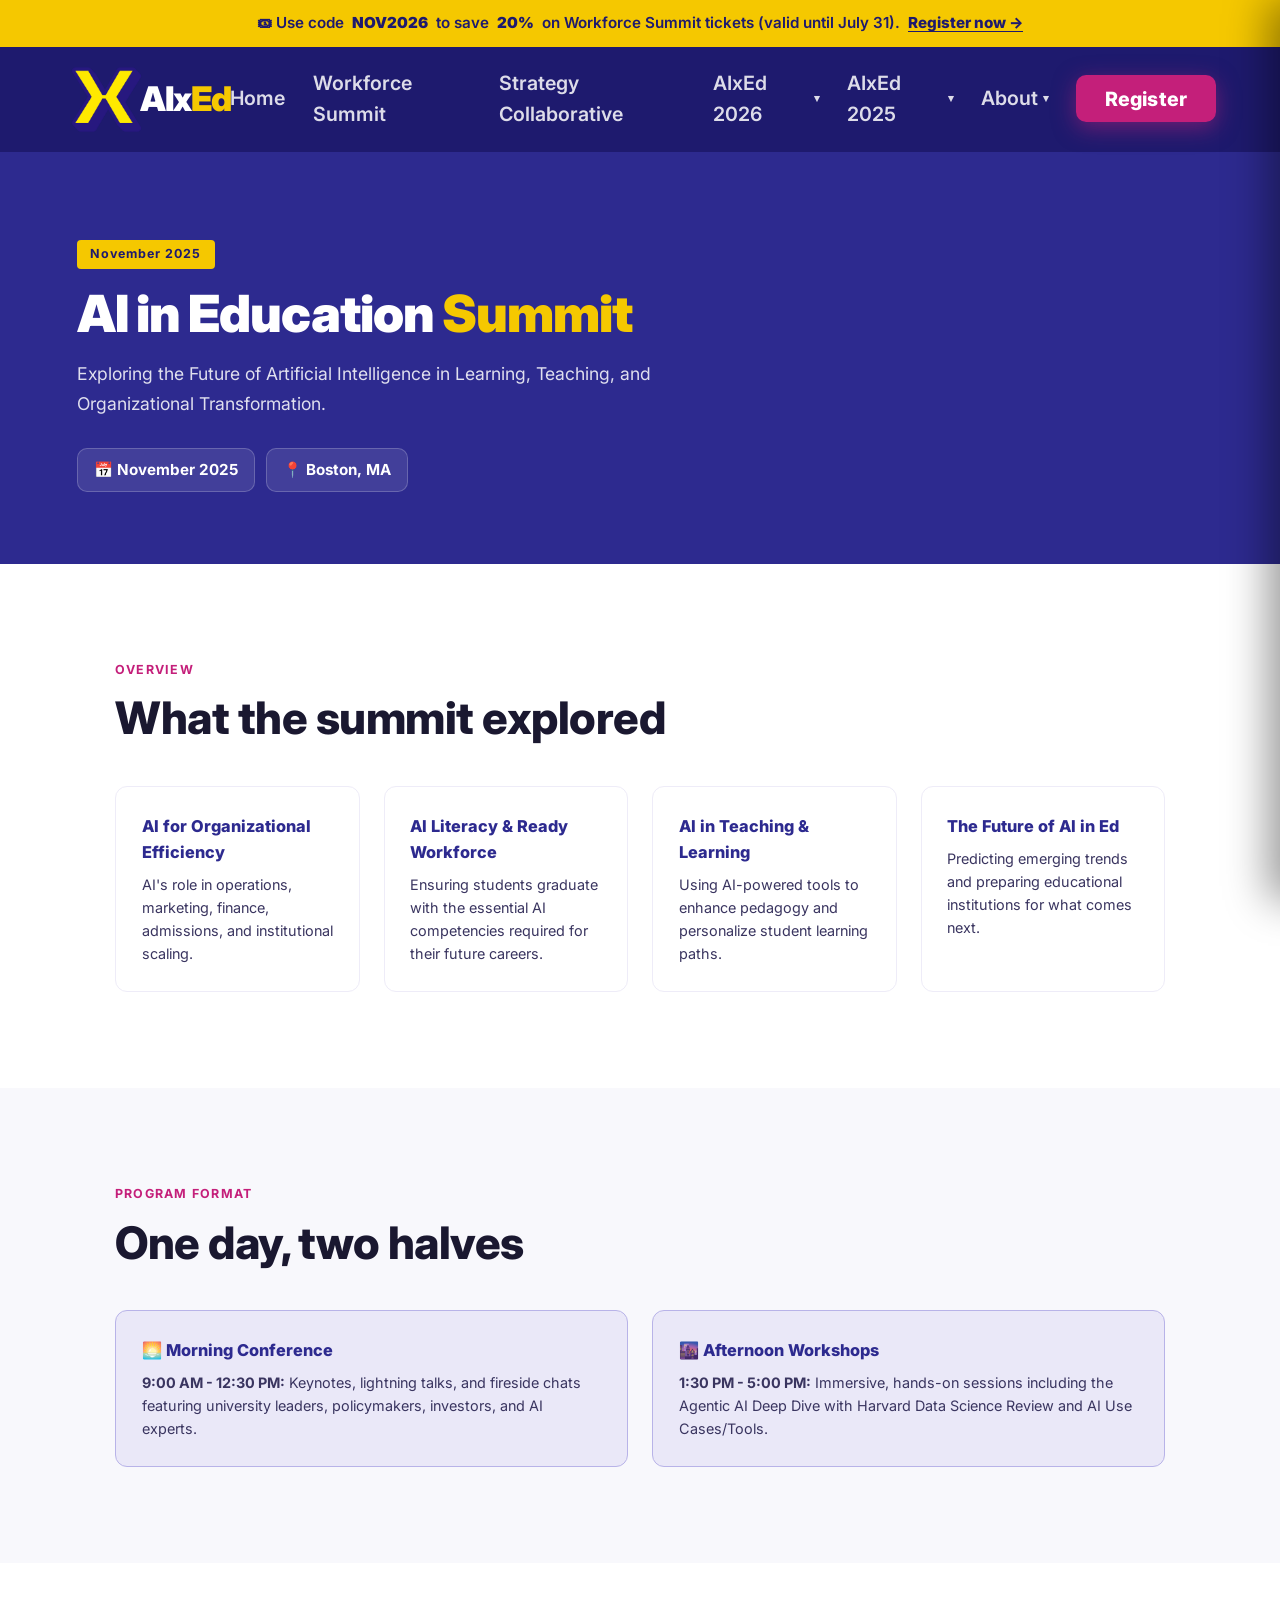
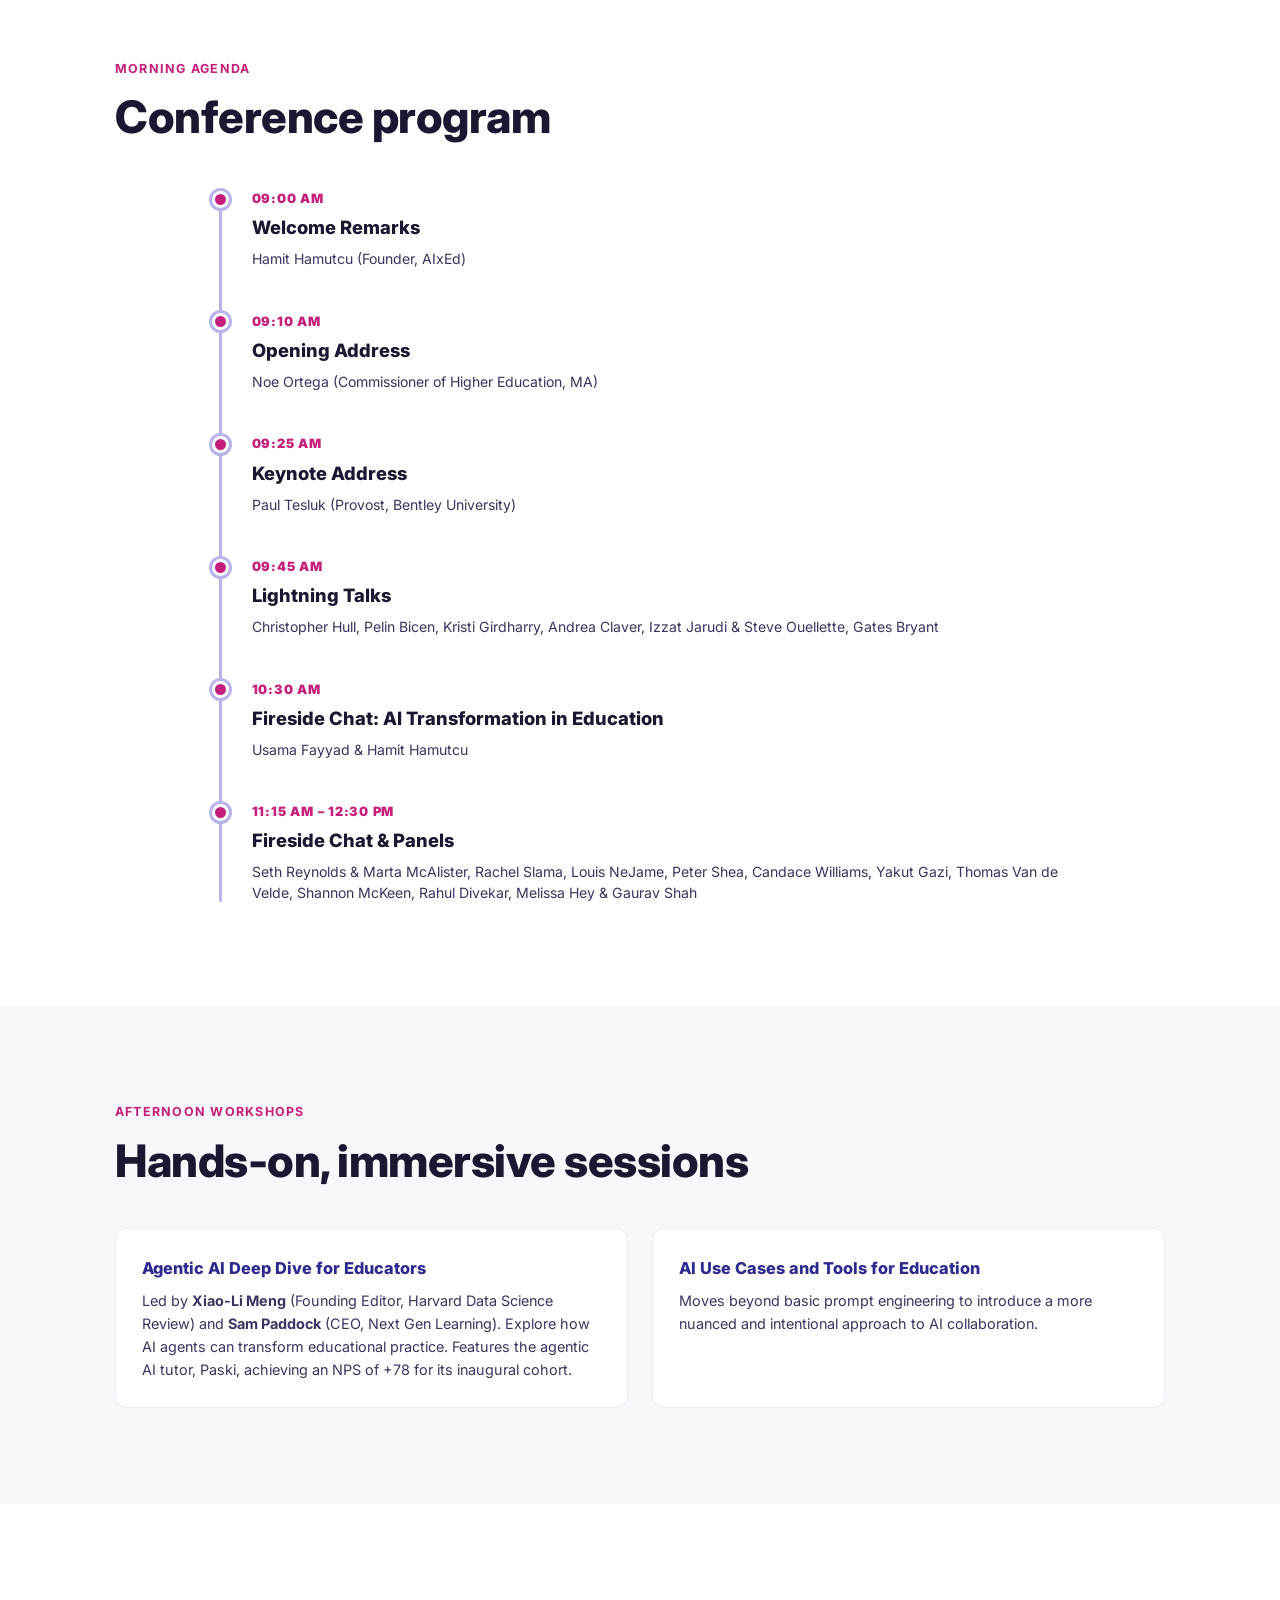
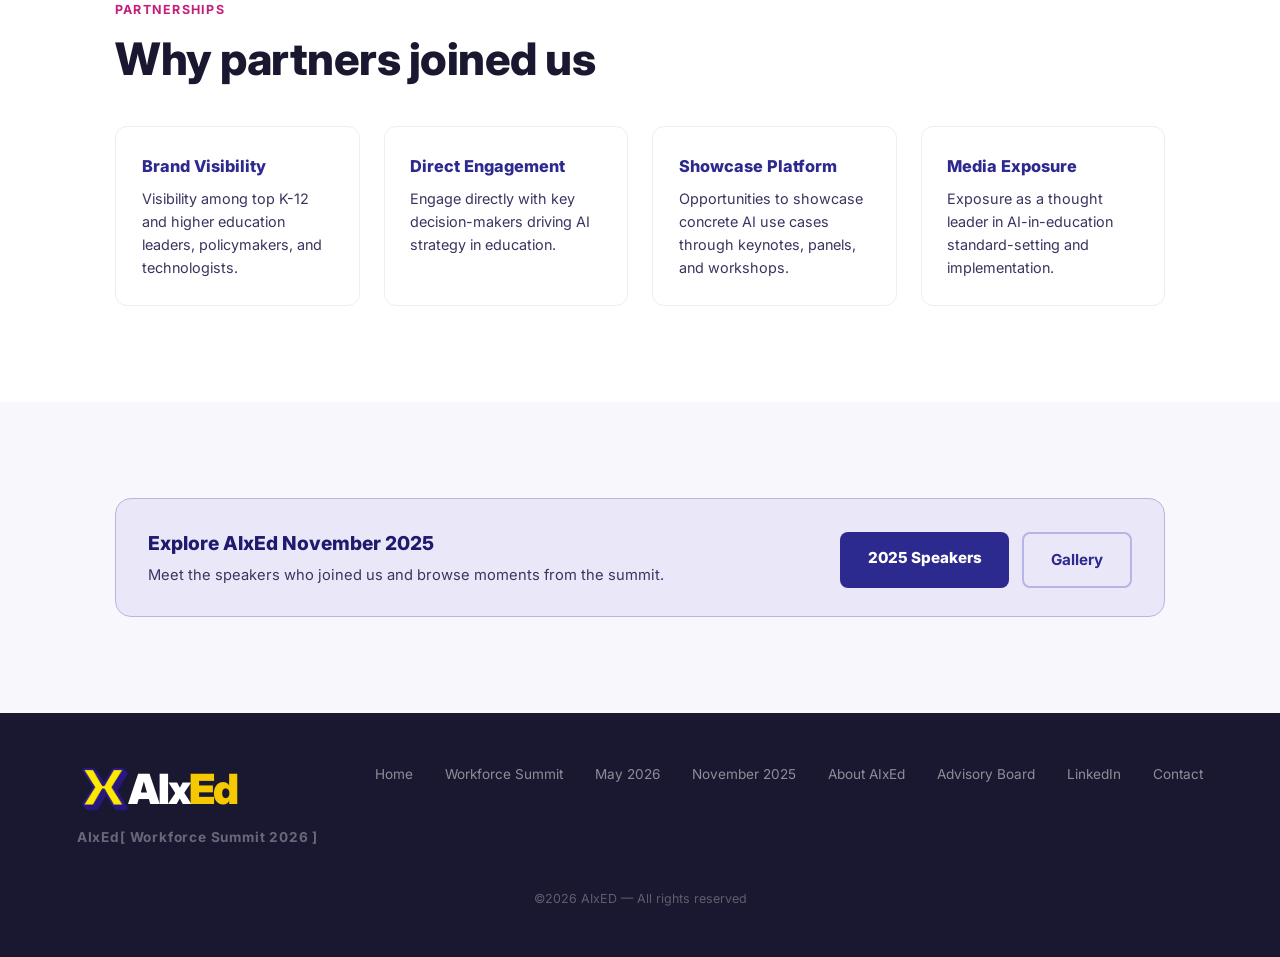
==== commit 5017758a: "Apply 2026 page revisions: nav, tracks, sessions, timeline, speaker popups - Nav: AIxEd 2026 toggle " ====
--- a/2025.html
+++ b/2025.html
@@ -28,12 +28,11 @@
     <li><a href="index.html#summit">Workforce Summit</a></li>
     <li><a href="index.html#strategy">Strategy Collaborative</a></li>
     <li class="nav-dropdown">
-      <a href="#" class="nav-dropdown-toggle">AIxEd 2026 <span class="caret">▾</span></a>
+      <a href="connect2026.html" class="nav-dropdown-toggle">AIxEd 2026 <span class="caret">▾</span></a>
       <ul class="nav-dropdown-menu">
-        <li><a href="connect2026.html">AIxEd May 2026</a></li>
         <li><a href="connect.html">Connect Program</a></li>
         <li><a href="leadershipsummit2026.html">Leadership Summit</a></li>
-        <li><a href="2026speakers.html">2026 Speakers</a></li>
+        <li><a href="2026speakers.html">Speaker Lineup</a></li>
       </ul>
     </li>
     <li class="nav-dropdown">
@@ -64,11 +63,10 @@
   <a href="index.html" onclick="closeMenu()">Home</a>
   <a href="index.html#summit" onclick="closeMenu()">Workforce Summit</a>
   <a href="index.html#strategy" onclick="closeMenu()">Strategy Collaborative</a>
-  <p class="mobile-menu-group">AIxEd 2026</p>
-  <a href="connect2026.html" class="mobile-menu-sub" onclick="closeMenu()">AIxEd May 2026</a>
+  <a href="connect2026.html" class="mobile-menu-group mobile-menu-grouplink" onclick="closeMenu()">AIxEd 2026</a>
   <a href="connect.html" class="mobile-menu-sub" onclick="closeMenu()">Connect Program</a>
   <a href="leadershipsummit2026.html" class="mobile-menu-sub" onclick="closeMenu()">Leadership Summit</a>
-  <a href="2026speakers.html" class="mobile-menu-sub" onclick="closeMenu()">2026 Speakers</a>
+  <a href="2026speakers.html" class="mobile-menu-sub" onclick="closeMenu()">Speaker Lineup</a>
   <p class="mobile-menu-group">AIxEd 2025</p>
   <a href="2025.html" class="mobile-menu-sub" onclick="closeMenu()">AIxEd November 2025</a>
   <a href="2025speakers.html" class="mobile-menu-sub" onclick="closeMenu()">2025 Speakers</a>
--- a/assets/css/site.css
+++ b/assets/css/site.css
@@ -279,14 +279,14 @@
       background: var(--indigo-deep); margin: 0.7rem auto 0; border-radius: 2px;
     }
     .facts-inner {
-      display: flex; flex-wrap: wrap; gap: 1.5rem;
+      display: grid; grid-template-columns: repeat(4, auto); gap: 1.5rem;
       justify-content: center; align-items: stretch;
-      max-width: 1150px; margin: 0 auto;
+      max-width: 1300px; margin: 0 auto;
     }
     .fact-item {
       display: flex; align-items: center; gap: 1rem;
       text-align: left;
-      padding: 0.4rem 1.8rem; flex: 1 1 auto; min-width: 220px;
+      padding: 0.4rem 1.2rem;
       position: relative;
     }
     .fact-item + .fact-item::before {
@@ -303,7 +303,7 @@
     .fact-text { display: flex; flex-direction: column; gap: 0.15rem; }
     .fact-item .fact-value {
       color: var(--indigo-deep); font-weight: 900;
-      font-size: 1.55rem; letter-spacing: -0.03em; line-height: 1.1;
+      font-size: 1.3rem; letter-spacing: -0.03em; line-height: 1.1;
     }
     .fact-item .fact-label {
       color: rgba(30,26,110,0.6); font-weight: 700;
@@ -439,7 +439,7 @@
     /* ── PROGRAM ── */
     .program { background: var(--white); }
     .agenda-grid {
-      display: grid; grid-template-columns: repeat(auto-fit, minmax(280px, 1fr));
+      display: grid; grid-template-columns: repeat(3, 1fr);
       gap: 1.5rem; margin-top: 2.5rem;
     }
     .agenda-item {
@@ -617,6 +617,12 @@
     @media (max-width: 1180px) {
       .nav-links { display: none; }
       .nav-hamburger { display: flex; }
+    }
+
+    /* Facts strip needs more room per item than other content — switch to 2x2 earlier */
+    @media (max-width: 960px) {
+      .facts-inner { grid-template-columns: repeat(2, 1fr); gap: 1.6rem 0.8rem; }
+      .fact-item + .fact-item::before { display: none; }
     }
 
     @media (max-width: 768px) {
@@ -644,11 +650,9 @@
       /* Facts strip */
       .facts-strip { padding: 2rem 5%; border-top-width: 4px; border-bottom-width: 4px; }
       .facts-banner-label { font-size: 0.74rem; margin-bottom: 1.4rem; }
-      .facts-inner { gap: 1.3rem; }
-      .fact-item { flex: 1 1 100%; min-width: 100%; padding: 0 0.5rem; gap: 0.9rem; }
-      .fact-item .fact-value { font-size: 1.2rem; }
-      .fact-item .fi { width: 48px; height: 48px; font-size: 1.4rem; }
-      .fact-item + .fact-item::before { display: none; }
+      .fact-item { padding: 0 0.5rem; gap: 0.7rem; }
+      .fact-item .fact-value { font-size: 1.1rem; }
+      .fact-item .fi { width: 44px; height: 44px; font-size: 1.3rem; flex-shrink: 0; }
 
       /* Community — logo chips + speaker cards */
       .community-section { padding: 2.6rem 0; }
@@ -1103,3 +1107,119 @@
   .timeline-item { padding-left: 2.1rem; }
   .timeline-item h3 { font-size: 1.02rem; }
 }
+
+/* ===================================================================
+   BATCH 2 — nav grouplink, track buttons, hover cards, gallery,
+   filter chips, modal popup
+   =================================================================== */
+
+/* Mobile menu: tappable group header (AIxEd 2026 -> connect2026) */
+.mobile-menu a.mobile-menu-grouplink {
+  color: rgba(255,255,255,0.4); font-size: 0.72rem; font-weight: 700;
+  letter-spacing: 0.12em; text-transform: uppercase;
+  padding: 1.2rem 0.6rem 0.3rem; border-bottom: none;
+}
+.mobile-menu a.mobile-menu-grouplink:hover { color: var(--yellow); }
+
+/* Track cards: equal-height, buttons pinned in a side-by-side row at the bottom */
+.track-card { min-height: 100%; }
+.track-cta-row { margin-top: auto; }
+.track-cta-row .btn-indigo, .track-cta-row .btn-ghost-indigo {
+  flex: 1 1 0; text-align: center; white-space: nowrap;
+}
+@media (max-width: 480px) { .track-cta-row { flex-direction: column; } }
+
+/* Overview lead: wider, matches the track grid width below it */
+.overview-lead { max-width: 100%; font-size: 1.12rem; }
+
+/* Highlight cards with hover-reveal description */
+.reveal-grid {
+  display: grid; grid-template-columns: repeat(auto-fit, minmax(240px, 1fr));
+  gap: 1.2rem; margin-top: 2.5rem;
+}
+.reveal-card {
+  position: relative; overflow: hidden; border-radius: 14px;
+  background: var(--indigo-deep); color: var(--white);
+  min-height: 200px; padding: 1.6rem;
+  display: flex; flex-direction: column; justify-content: flex-end;
+  border: 1px solid rgba(255,255,255,0.08);
+  transition: transform 0.25s ease, box-shadow 0.25s ease, background 0.25s ease;
+  cursor: default;
+}
+.reveal-card:hover { transform: translateY(-4px); background: var(--indigo); box-shadow: 0 16px 40px rgba(30,26,110,0.35); }
+.reveal-card .rc-icon { font-size: 1.9rem; margin-bottom: auto; }
+.reveal-card h3 { font-size: 1.15rem; font-weight: 800; color: var(--white); letter-spacing: -0.01em; }
+.reveal-card p {
+  font-size: 0.9rem; color: rgba(255,255,255,0.82); line-height: 1.6;
+  max-height: 0; opacity: 0; margin-top: 0;
+  transition: max-height 0.35s ease, opacity 0.3s ease, margin-top 0.3s ease;
+  overflow: hidden;
+}
+.reveal-card:hover p, .reveal-card:focus-within p { max-height: 220px; opacity: 1; margin-top: 0.6rem; }
+@media (hover: none) { /* touch: always show text */
+  .reveal-card p { max-height: 220px; opacity: 1; margin-top: 0.6rem; }
+}
+
+/* Rotating gallery box (connect + leadership right rail) */
+.split-with-gallery {
+  display: grid; grid-template-columns: 1fr 0.85fr; gap: 3rem; align-items: center;
+  max-width: 1150px; margin: 0 auto;
+}
+.rotating-gallery {
+  position: relative; width: 100%; aspect-ratio: 4 / 3;
+  border-radius: 16px; overflow: hidden; background: var(--lavender);
+  box-shadow: 0 16px 48px rgba(45,42,143,0.18);
+}
+.rotating-gallery img {
+  position: absolute; inset: 0; width: 100%; height: 100%;
+  object-fit: cover; opacity: 0; transition: opacity 0.9s ease;
+}
+.rotating-gallery img.active { opacity: 1; }
+@media (max-width: 860px) {
+  .split-with-gallery { grid-template-columns: 1fr; gap: 1.8rem; }
+  .rotating-gallery { max-width: 520px; margin: 0 auto; }
+}
+
+/* Filter chips (sessions + speakers) */
+.filter-row { display: flex; flex-wrap: wrap; gap: 0.6rem; margin-top: 1.6rem; }
+.filter-chip {
+  font-family: inherit; font-size: 0.85rem; font-weight: 700;
+  padding: 0.5rem 1.15rem; border-radius: 999px; cursor: pointer;
+  background: var(--white); color: var(--indigo);
+  border: 1.5px solid var(--lavender-dark); transition: all 0.15s;
+}
+.filter-chip:hover { border-color: var(--indigo); }
+.filter-chip.active { background: var(--indigo); color: var(--white); border-color: var(--indigo); }
+
+/* Modal popup (session details + speaker bios) */
+.modal {
+  position: fixed; inset: 0; z-index: 420; background: rgba(10,8,40,0.78);
+  display: none; align-items: center; justify-content: center; padding: 5vh 5vw;
+}
+.modal.open { display: flex; }
+.modal-card {
+  background: var(--white); border-radius: 18px; max-width: 620px; width: 100%;
+  max-height: 88vh; overflow-y: auto; position: relative;
+  box-shadow: 0 30px 90px rgba(0,0,0,0.45);
+}
+.modal-close {
+  position: absolute; top: 0.9rem; right: 1rem; z-index: 2;
+  width: 38px; height: 38px; border-radius: 50%; border: none; cursor: pointer;
+  background: rgba(10,8,40,0.08); color: var(--gray-900);
+  font-size: 1.3rem; line-height: 1; font-weight: 700;
+  display: flex; align-items: center; justify-content: center; transition: background 0.15s;
+}
+.modal-close:hover { background: rgba(10,8,40,0.16); }
+.modal-photo { width: 100%; max-height: 300px; object-fit: cover; object-position: top center; display: block; border-radius: 18px 18px 0 0; }
+.modal-body { padding: 1.6rem 1.9rem 2rem; }
+.modal-tag {
+  display: inline-block; font-size: 0.68rem; font-weight: 900; letter-spacing: 0.07em;
+  text-transform: uppercase; padding: 0.25rem 0.7rem; border-radius: 999px; margin-bottom: 0.7rem;
+}
+.modal-tag.lab { background: var(--yellow); color: var(--indigo-deep); }
+.modal-tag.expert { background: var(--indigo); color: var(--white); }
+.modal-name { font-size: 1.5rem; font-weight: 900; color: var(--gray-900); letter-spacing: -0.02em; line-height: 1.2; }
+.modal-sub { font-size: 0.95rem; color: var(--magenta); font-weight: 700; margin-top: 0.3rem; }
+.modal-org { font-size: 0.9rem; color: var(--gray-700); margin-top: 0.15rem; }
+.modal-text { font-size: 0.96rem; color: var(--gray-700); line-height: 1.7; margin-top: 1.1rem; }
+.person-card, .session-card { cursor: pointer; }
